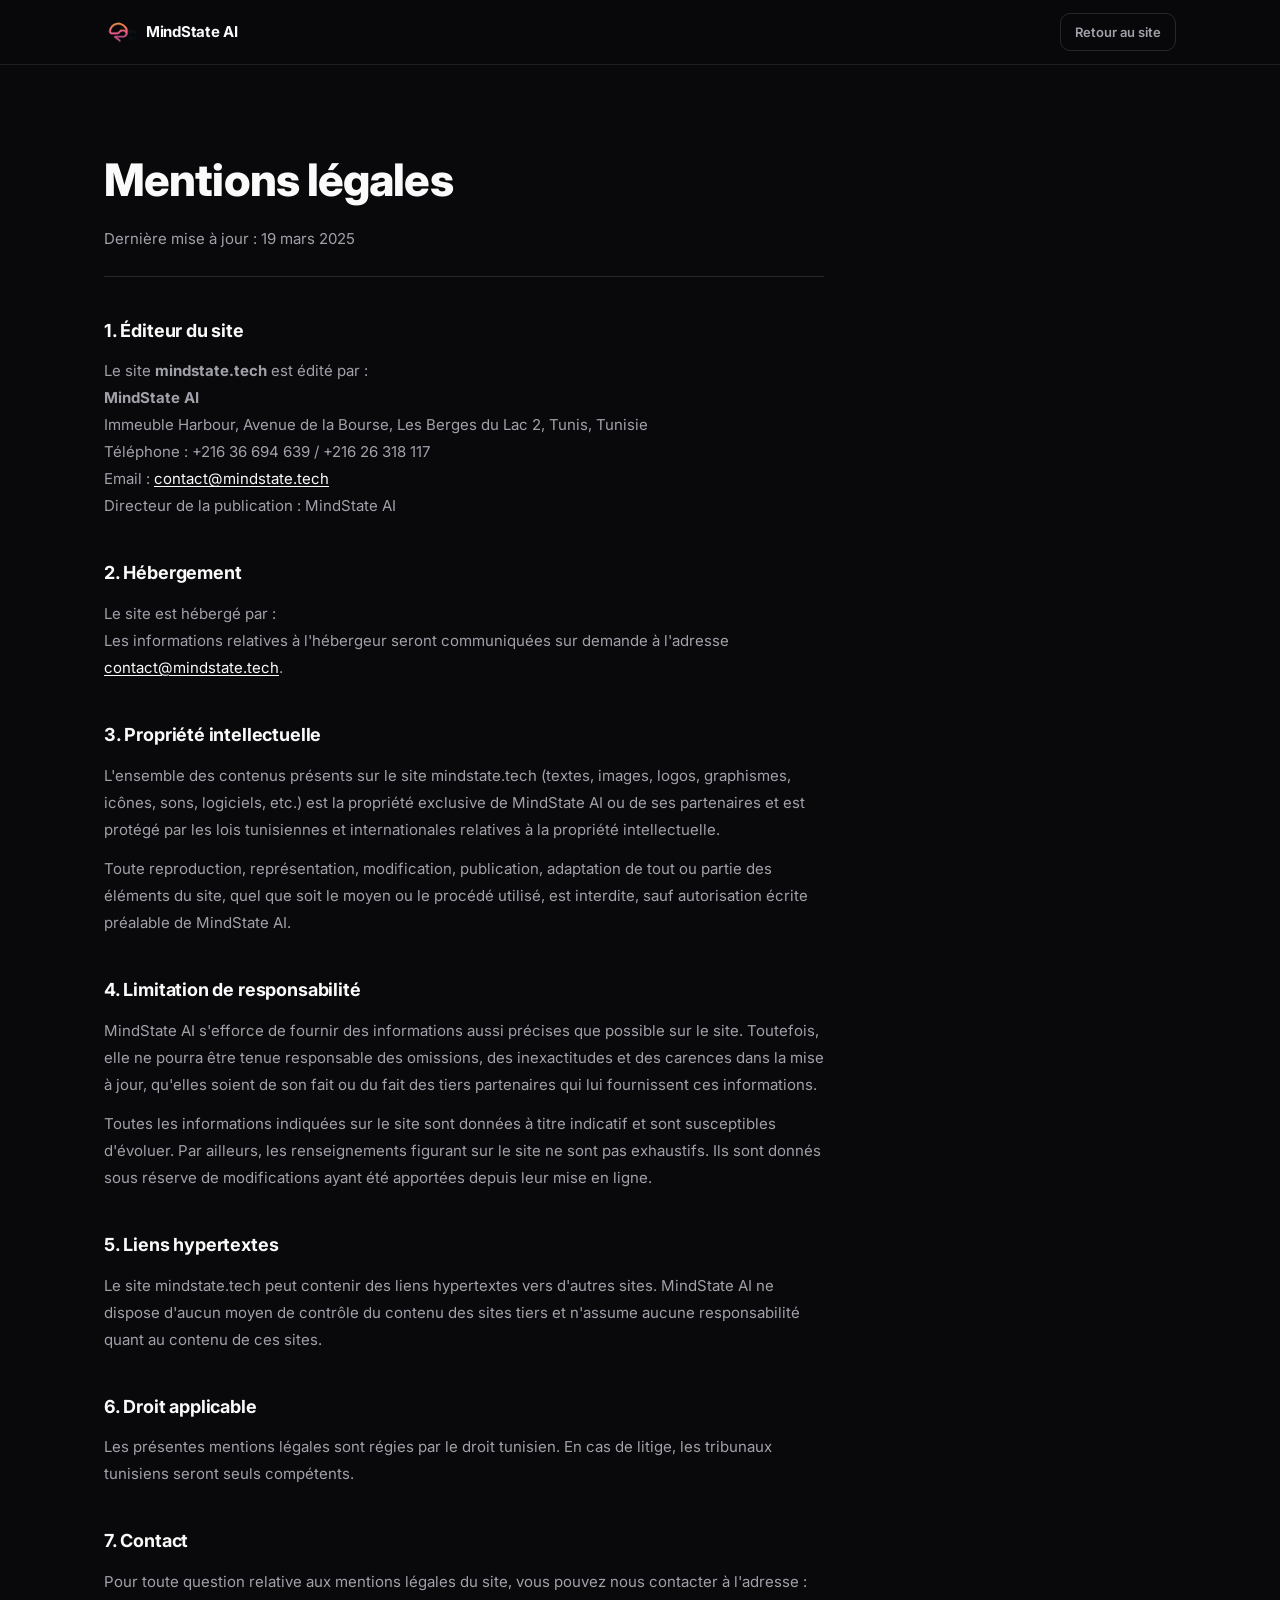
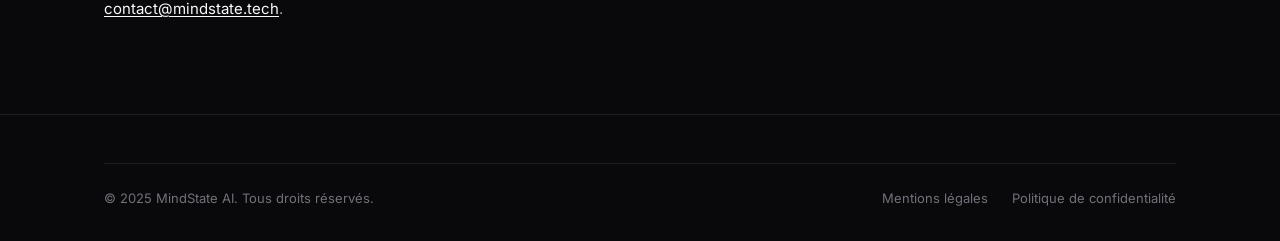
==== mentions-legales.html @ e4afe3e8 "Rebuild MindState AI site — dark minimal design, legal pages, Calendly integration Complete rebuild " ====
<!doctype html>
<html lang="fr" dir="ltr">
  <head>
    <meta charset="UTF-8" />
    <meta name="viewport" content="width=device-width, initial-scale=1.0" />
    <title>Mentions légales — MindState AI</title>
    <meta name="description" content="Mentions légales du site mindstate.tech — MindState AI" />
    <link rel="preconnect" href="https://fonts.googleapis.com" />
    <link rel="preconnect" href="https://fonts.gstatic.com" crossorigin />
    <link href="https://fonts.googleapis.com/css2?family=Inter:wght@400;500;600;700;800&display=swap" rel="stylesheet" />
    <link rel="stylesheet" href="style.css" />
    <link rel="icon" type="image/svg+xml" href="icon-2.svg" />
  </head>

  <body>
    <header class="nav">
      <div class="container">
        <div class="nav-inner">
          <a class="brand" href="index.html">
            <img src="logo.png" alt="MindState AI" />
            <span class="brand-name">MindState AI</span>
          </a>
          <div class="nav-cta">
            <a href="index.html" class="btn btn-ghost btn-sm">Retour au site</a>
          </div>
        </div>
      </div>
    </header>

    <main>
      <section class="legal-page">
        <div class="container">
          <div class="legal-content">
            <h1>Mentions légales</h1>
            <p class="legal-updated">Dernière mise à jour : 19 mars 2025</p>

            <h2>1. Éditeur du site</h2>
            <p>
              Le site <strong>mindstate.tech</strong> est édité par :<br />
              <strong>MindState AI</strong><br />
              Immeuble Harbour, Avenue de la Bourse, Les Berges du Lac 2, Tunis, Tunisie<br />
              Téléphone : +216 36 694 639 / +216 26 318 117<br />
              Email : <a href="mailto:contact@mindstate.tech">contact@mindstate.tech</a><br />
              Directeur de la publication : MindState AI
            </p>

            <h2>2. Hébergement</h2>
            <p>
              Le site est hébergé par :<br />
              Les informations relatives à l'hébergeur seront communiquées sur demande
              à l'adresse <a href="mailto:contact@mindstate.tech">contact@mindstate.tech</a>.
            </p>

            <h2>3. Propriété intellectuelle</h2>
            <p>
              L'ensemble des contenus présents sur le site mindstate.tech (textes, images,
              logos, graphismes, icônes, sons, logiciels, etc.) est la propriété exclusive
              de MindState AI ou de ses partenaires et est protégé par les lois tunisiennes
              et internationales relatives à la propriété intellectuelle.
            </p>
            <p>
              Toute reproduction, représentation, modification, publication, adaptation
              de tout ou partie des éléments du site, quel que soit le moyen ou le procédé
              utilisé, est interdite, sauf autorisation écrite préalable de MindState AI.
            </p>

            <h2>4. Limitation de responsabilité</h2>
            <p>
              MindState AI s'efforce de fournir des informations aussi précises que possible
              sur le site. Toutefois, elle ne pourra être tenue responsable des omissions,
              des inexactitudes et des carences dans la mise à jour, qu'elles soient de son
              fait ou du fait des tiers partenaires qui lui fournissent ces informations.
            </p>
            <p>
              Toutes les informations indiquées sur le site sont données à titre indicatif
              et sont susceptibles d'évoluer. Par ailleurs, les renseignements figurant sur
              le site ne sont pas exhaustifs. Ils sont donnés sous réserve de modifications
              ayant été apportées depuis leur mise en ligne.
            </p>

            <h2>5. Liens hypertextes</h2>
            <p>
              Le site mindstate.tech peut contenir des liens hypertextes vers d'autres sites.
              MindState AI ne dispose d'aucun moyen de contrôle du contenu des sites tiers
              et n'assume aucune responsabilité quant au contenu de ces sites.
            </p>

            <h2>6. Droit applicable</h2>
            <p>
              Les présentes mentions légales sont régies par le droit tunisien. En cas de
              litige, les tribunaux tunisiens seront seuls compétents.
            </p>

            <h2>7. Contact</h2>
            <p>
              Pour toute question relative aux mentions légales du site, vous pouvez nous
              contacter à l'adresse : <a href="mailto:contact@mindstate.tech">contact@mindstate.tech</a>.
            </p>
          </div>
        </div>
      </section>
    </main>

    <footer>
      <div class="container">
        <div class="footer-bottom">
          <span>&copy; 2025 MindState AI. Tous droits réservés.</span>
          <div class="footer-bottom-links">
            <a href="mentions-legales.html">Mentions légales</a>
            <a href="politique-confidentialite.html">Politique de confidentialité</a>
          </div>
        </div>
      </div>
    </footer>
  </body>
</html>
---- style.css ----
/* ===== RESET & TOKENS ===== */
:root {
  --bg: #09090b;
  --bg-elevated: #111113;
  --bg-surface: #18181b;
  --bg-subtle: #1e1e22;
  --border: #27272a;
  --border-subtle: #1e1e22;
  --text: #fafafa;
  --text-secondary: #a1a1aa;
  --text-muted: #71717a;
  --accent: #e4e4e7;
  --accent-dim: rgba(228, 228, 231, 0.06);
  --blue: #3b82f6;
  --blue-dim: rgba(59, 130, 246, 0.1);
  --max-w: 1120px;
  --font: "Inter", system-ui, -apple-system, sans-serif;
  --radius: 12px;
  --radius-lg: 16px;
  --transition: 0.2s ease;
}

*, *::before, *::after { box-sizing: border-box; margin: 0; padding: 0; }

html {
  scroll-behavior: smooth;
  scroll-padding-top: 80px;
  -webkit-font-smoothing: antialiased;
  -moz-osx-font-smoothing: grayscale;
}

body {
  font-family: var(--font);
  background: var(--bg);
  color: var(--text);
  line-height: 1.6;
  overflow-x: hidden;
}

a { color: inherit; text-decoration: none; }
img { max-width: 100%; display: block; }
ul { list-style: none; }

.container {
  max-width: var(--max-w);
  margin: 0 auto;
  padding: 0 24px;
}

/* ===== NAV ===== */
.nav {
  position: sticky;
  top: 0;
  z-index: 100;
  background: rgba(9, 9, 11, 0.8);
  backdrop-filter: blur(16px) saturate(180%);
  border-bottom: 1px solid var(--border-subtle);
}

.nav-inner {
  height: 64px;
  display: flex;
  align-items: center;
  justify-content: space-between;
  gap: 32px;
}

.brand {
  display: flex;
  align-items: center;
  gap: 10px;
  text-decoration: none;
  flex-shrink: 0;
}

.brand img {
  width: 32px;
  height: 32px;
  border-radius: 8px;
  object-fit: cover;
}

.brand-name {
  font-weight: 700;
  font-size: 15px;
  letter-spacing: -0.3px;
}

.nav-links {
  display: flex;
  gap: 8px;
  align-items: center;
}

.nav-links a {
  padding: 6px 12px;
  font-size: 14px;
  font-weight: 500;
  color: var(--text-secondary);
  border-radius: 8px;
  transition: var(--transition);
}

.nav-links a:hover {
  color: var(--text);
  background: var(--accent-dim);
}

.nav-cta {
  display: flex;
  gap: 8px;
  align-items: center;
  flex-shrink: 0;
}

/* Buttons */
.btn {
  display: inline-flex;
  align-items: center;
  justify-content: center;
  gap: 8px;
  border: none;
  cursor: pointer;
  font-family: var(--font);
  font-weight: 600;
  font-size: 14px;
  padding: 10px 18px;
  border-radius: 10px;
  transition: var(--transition);
  white-space: nowrap;
  text-decoration: none;
}

.btn-primary {
  background: var(--text);
  color: var(--bg);
}

.btn-primary:hover {
  opacity: 0.9;
  transform: translateY(-1px);
}

.btn-ghost {
  background: transparent;
  color: var(--text-secondary);
  border: 1px solid var(--border);
}

.btn-ghost:hover {
  color: var(--text);
  border-color: var(--text-muted);
  background: var(--accent-dim);
}

.btn-sm {
  padding: 8px 14px;
  font-size: 13px;
}

.btn-lg {
  padding: 14px 28px;
  font-size: 15px;
}

/* Burger */
.burger {
  display: none;
  width: 40px;
  height: 40px;
  border-radius: 8px;
  background: transparent;
  border: 1px solid var(--border);
  cursor: pointer;
  position: relative;
  padding: 0;
  color: transparent;
  font-size: 0;
}

.burger::before,
.burger::after,
.burger span {
  content: "";
  display: block;
  width: 18px;
  height: 1.5px;
  background: var(--text-secondary);
  border-radius: 1px;
  position: absolute;
  left: 50%;
  transform: translateX(-50%);
  transition: all 0.3s ease;
}

.burger::before { top: 13px; }
.burger span { top: 50%; transform: translate(-50%, -50%); }
.burger::after { bottom: 13px; }

.burger.active::before {
  top: 50%;
  transform: translate(-50%, -50%) rotate(45deg);
}
.burger.active::after {
  bottom: auto;
  top: 50%;
  transform: translate(-50%, -50%) rotate(-45deg);
}
.burger.active span {
  opacity: 0;
  transform: translate(-50%, -50%) scaleX(0);
}

/* Mobile Menu */
.mobile-menu {
  display: none;
  position: fixed;
  top: 64px;
  left: 0;
  right: 0;
  background: rgba(9, 9, 11, 0.96);
  backdrop-filter: blur(20px);
  border-bottom: 1px solid var(--border-subtle);
  padding: 16px 24px;
  z-index: 99;
  transform: translateY(-100%);
  opacity: 0;
  visibility: hidden;
  pointer-events: none;
  transition: transform 0.3s ease, opacity 0.3s ease, visibility 0.3s ease;
  max-height: calc(100vh - 64px);
  overflow-y: auto;
}

.mobile-menu.open {
  transform: translateY(0);
  opacity: 1;
  visibility: visible;
  pointer-events: auto;
}

.mobile-menu .nav-links {
  flex-direction: column;
  gap: 0;
  width: 100%;
}

.mobile-menu .nav-links a {
  display: block;
  padding: 14px 8px;
  font-size: 16px;
  border-bottom: 1px solid var(--border-subtle);
}

.mobile-menu .mobile-cta {
  display: flex;
  flex-direction: column;
  gap: 8px;
  margin-top: 16px;
  padding-top: 16px;
  border-top: 1px solid var(--border);
}

.mobile-menu .mobile-cta .btn {
  width: 100%;
}

/* ===== HERO ===== */
.hero {
  padding: 100px 0 80px;
  position: relative;
}

.hero-content {
  max-width: 720px;
}

.badge {
  display: inline-flex;
  align-items: center;
  gap: 8px;
  padding: 6px 14px;
  border-radius: 100px;
  background: var(--accent-dim);
  border: 1px solid var(--border);
  color: var(--text-secondary);
  font-weight: 600;
  font-size: 13px;
  margin-bottom: 24px;
}

.badge-dot {
  width: 6px;
  height: 6px;
  border-radius: 50%;
  background: #22c55e;
}

.hero h1 {
  font-size: clamp(2.5rem, 5.5vw, 4rem);
  font-weight: 800;
  line-height: 1.08;
  letter-spacing: -0.03em;
  color: var(--text);
}

.hero h1 .gradient {
  background: linear-gradient(135deg, var(--text) 0%, var(--text-muted) 100%);
  -webkit-background-clip: text;
  -webkit-text-fill-color: transparent;
  background-clip: text;
}

.typewriter-cursor {
  display: inline-block;
  color: var(--text-muted);
  font-weight: 300;
  animation: blink 0.8s step-end infinite;
  margin-left: 2px;
}

@keyframes blink {
  0%, 100% { opacity: 1; }
  50% { opacity: 0; }
}

.hero p {
  margin-top: 20px;
  font-size: 17px;
  line-height: 1.7;
  color: var(--text-secondary);
  max-width: 560px;
}

.hero-actions {
  margin-top: 32px;
  display: flex;
  gap: 12px;
  flex-wrap: wrap;
}

.hero-metrics {
  margin-top: 64px;
  display: grid;
  grid-template-columns: repeat(3, 1fr);
  gap: 1px;
  background: var(--border-subtle);
  border: 1px solid var(--border-subtle);
  border-radius: var(--radius);
  overflow: hidden;
  max-width: 580px;
}

.metric {
  background: var(--bg);
  padding: 24px;
}

.metric strong {
  display: block;
  font-size: 28px;
  font-weight: 800;
  letter-spacing: -0.02em;
  line-height: 1;
}

.metric span {
  display: block;
  margin-top: 6px;
  font-size: 13px;
  color: var(--text-muted);
  font-weight: 500;
}

/* ===== SECTIONS ===== */
section {
  padding: 80px 0;
}

.section-label {
  display: inline-flex;
  align-items: center;
  gap: 8px;
  font-size: 13px;
  font-weight: 700;
  letter-spacing: 0.05em;
  text-transform: uppercase;
  color: var(--text-muted);
  margin-bottom: 16px;
}

.section-label::before {
  content: "";
  width: 12px;
  height: 1px;
  background: var(--text-muted);
}

.section-head {
  margin-bottom: 48px;
}

.section-head h2 {
  font-size: clamp(1.8rem, 3.5vw, 2.8rem);
  font-weight: 800;
  line-height: 1.12;
  letter-spacing: -0.02em;
}

.section-head p {
  margin-top: 16px;
  max-width: 600px;
  color: var(--text-secondary);
  font-size: 16px;
  line-height: 1.7;
}

.section-head--center {
  text-align: center;
}

.section-head--center p {
  margin-left: auto;
  margin-right: auto;
}

.section-divider {
  border: none;
  border-top: 1px solid var(--border-subtle);
}

/* ===== SERVICES GRID ===== */
.services-grid {
  display: grid;
  grid-template-columns: repeat(2, 1fr);
  gap: 1px;
  background: var(--border-subtle);
  border: 1px solid var(--border);
  border-radius: var(--radius-lg);
  overflow: hidden;
}

.service-card {
  background: var(--bg);
  padding: 40px;
  transition: background var(--transition);
}

.service-card:hover {
  background: var(--bg-elevated);
}

.service-icon {
  width: 40px;
  height: 40px;
  border-radius: 10px;
  background: var(--accent-dim);
  border: 1px solid var(--border);
  display: flex;
  align-items: center;
  justify-content: center;
  font-size: 18px;
  margin-bottom: 20px;
}

.service-card h3 {
  font-size: 17px;
  font-weight: 700;
  margin-bottom: 8px;
  letter-spacing: -0.01em;
}

.service-card p {
  color: var(--text-secondary);
  font-size: 14px;
  line-height: 1.7;
}

/* ===== DIFFERENTIATORS ===== */
.diff-grid {
  display: grid;
  grid-template-columns: repeat(3, 1fr);
  gap: 24px;
}

.diff-card {
  padding: 32px 0;
  border-top: 1px solid var(--border);
}

.diff-card h3 {
  font-size: 16px;
  font-weight: 700;
  margin-bottom: 10px;
  letter-spacing: -0.01em;
}

.diff-card p {
  color: var(--text-secondary);
  font-size: 14px;
  line-height: 1.7;
}

.diff-tag {
  display: inline-flex;
  padding: 4px 10px;
  border-radius: 6px;
  background: var(--accent-dim);
  border: 1px solid var(--border);
  font-size: 12px;
  font-weight: 600;
  color: var(--text-muted);
  margin-top: 16px;
}

/* ===== PRODUCT: INTELLIGO ===== */
.product-header {
  display: flex;
  align-items: flex-end;
  justify-content: space-between;
  gap: 24px;
  margin-bottom: 40px;
  flex-wrap: wrap;
}

.product-header .section-head {
  margin-bottom: 0;
}

.agents-toolbar {
  display: flex;
  gap: 8px;
  flex-wrap: wrap;
  margin-bottom: 24px;
}

.chip {
  padding: 6px 14px;
  border-radius: 100px;
  background: transparent;
  border: 1px solid var(--border);
  color: var(--text-muted);
  font-weight: 600;
  font-size: 13px;
  cursor: pointer;
  transition: var(--transition);
}

.chip:hover {
  color: var(--text-secondary);
  border-color: var(--text-muted);
}

.chip.active {
  background: var(--text);
  color: var(--bg);
  border-color: var(--text);
}

.agents-grid {
  display: grid;
  grid-template-columns: repeat(2, 1fr);
  gap: 16px;
}

.agent-card {
  background: var(--bg-elevated);
  border: 1px solid var(--border);
  border-radius: var(--radius-lg);
  padding: 28px;
  transition: border-color var(--transition), box-shadow var(--transition);
}

.agent-card:hover {
  border-color: var(--text-muted);
  box-shadow: 0 0 0 1px var(--border);
}

.agent-top {
  display: flex;
  align-items: flex-start;
  justify-content: space-between;
  gap: 12px;
  margin-bottom: 14px;
}

.agent-badge {
  display: flex;
  align-items: center;
  gap: 12px;
}

.agent-ico {
  width: 40px;
  height: 40px;
  border-radius: 10px;
  background: var(--accent-dim);
  border: 1px solid var(--border);
  display: flex;
  align-items: center;
  justify-content: center;
  font-size: 18px;
  flex-shrink: 0;
}

.agent-info h3 {
  font-size: 15px;
  font-weight: 700;
  letter-spacing: -0.01em;
}

.agent-sub {
  font-size: 12px;
  color: var(--text-muted);
  font-weight: 500;
  margin-top: 2px;
}

.agent-desc {
  color: var(--text-secondary);
  font-size: 14px;
  line-height: 1.7;
  margin-bottom: 16px;
}

.agent-features {
  display: flex;
  flex-direction: column;
  gap: 8px;
  margin-bottom: 20px;
}

.agent-feature {
  display: flex;
  align-items: flex-start;
  gap: 8px;
  font-size: 13px;
  color: var(--text-secondary);
}

.agent-feature .check {
  color: var(--text-muted);
  flex-shrink: 0;
  margin-top: 2px;
}

.agent-actions {
  display: flex;
  gap: 8px;
}

/* ===== SOVEREIGNTY / TRUST ===== */
.trust-grid {
  display: grid;
  grid-template-columns: 1fr 1fr;
  gap: 48px;
  align-items: center;
}

.trust-content h3 {
  font-size: clamp(1.4rem, 2.5vw, 2rem);
  font-weight: 800;
  line-height: 1.15;
  letter-spacing: -0.02em;
  margin-bottom: 16px;
}

.trust-content p {
  color: var(--text-secondary);
  font-size: 15px;
  line-height: 1.7;
  margin-bottom: 24px;
}

.trust-list {
  display: flex;
  flex-direction: column;
  gap: 12px;
}

.trust-item {
  display: flex;
  align-items: flex-start;
  gap: 12px;
  padding: 16px;
  background: var(--bg-elevated);
  border: 1px solid var(--border);
  border-radius: var(--radius);
}

.trust-item-icon {
  width: 32px;
  height: 32px;
  border-radius: 8px;
  background: var(--accent-dim);
  border: 1px solid var(--border);
  display: flex;
  align-items: center;
  justify-content: center;
  flex-shrink: 0;
  font-size: 14px;
}

.trust-item strong {
  display: block;
  font-size: 14px;
  font-weight: 700;
  margin-bottom: 2px;
}

.trust-item span {
  font-size: 13px;
  color: var(--text-muted);
  line-height: 1.5;
}

.trust-visual {
  background: var(--bg-elevated);
  border: 1px solid var(--border);
  border-radius: var(--radius-lg);
  padding: 48px;
  display: flex;
  flex-direction: column;
  align-items: center;
  justify-content: center;
  gap: 24px;
  min-height: 400px;
}

.trust-visual .llm-logos {
  display: flex;
  gap: 16px;
  flex-wrap: wrap;
  justify-content: center;
}

.llm-badge {
  display: inline-flex;
  align-items: center;
  gap: 6px;
  padding: 8px 16px;
  border-radius: 100px;
  background: var(--bg);
  border: 1px solid var(--border);
  font-size: 13px;
  font-weight: 600;
  color: var(--text-secondary);
}

.trust-visual p {
  color: var(--text-muted);
  font-size: 14px;
  text-align: center;
  max-width: 300px;
}

/* ===== PROCESS ===== */
.process-grid {
  display: grid;
  grid-template-columns: repeat(4, 1fr);
  gap: 1px;
  background: var(--border-subtle);
  border: 1px solid var(--border);
  border-radius: var(--radius-lg);
  overflow: hidden;
}

.process-step {
  background: var(--bg);
  padding: 32px 24px;
  position: relative;
}

.step-num {
  font-size: 48px;
  font-weight: 800;
  color: var(--border);
  line-height: 1;
  margin-bottom: 16px;
  letter-spacing: -0.04em;
}

.process-step h3 {
  font-size: 15px;
  font-weight: 700;
  margin-bottom: 8px;
}

.process-step p {
  font-size: 13px;
  color: var(--text-muted);
  line-height: 1.6;
}

/* ===== CTA ===== */
.cta {
  padding: 80px 0;
}

.cta-box {
  background: var(--bg-elevated);
  border: 1px solid var(--border);
  border-radius: var(--radius-lg);
  padding: 64px 48px;
  text-align: center;
}

.cta-box h2 {
  font-size: clamp(1.8rem, 3.5vw, 2.8rem);
  font-weight: 800;
  line-height: 1.12;
  letter-spacing: -0.02em;
}

.cta-box p {
  margin: 16px auto 0;
  max-width: 520px;
  color: var(--text-secondary);
  font-size: 16px;
  line-height: 1.7;
}

.cta-actions {
  margin-top: 32px;
  display: flex;
  gap: 12px;
  justify-content: center;
  flex-wrap: wrap;
}

/* ===== CONTACT ===== */
.contact-grid {
  display: grid;
  grid-template-columns: 1fr 1fr;
  gap: 48px;
  align-items: start;
}

.contact-list {
  display: flex;
  flex-direction: column;
  gap: 24px;
}

.contact-item {
  display: flex;
  gap: 16px;
}

.contact-icon {
  width: 40px;
  height: 40px;
  border-radius: 10px;
  background: var(--accent-dim);
  border: 1px solid var(--border);
  display: flex;
  align-items: center;
  justify-content: center;
  flex-shrink: 0;
  font-size: 16px;
}

.contact-item strong {
  display: block;
  font-size: 15px;
  font-weight: 700;
  margin-bottom: 4px;
}

.contact-item p,
.contact-item a {
  color: var(--text-secondary);
  font-size: 14px;
  line-height: 1.6;
}

.contact-item a:hover {
  color: var(--text);
}

.contact-map {
  border-radius: var(--radius-lg);
  overflow: hidden;
  border: 1px solid var(--border);
  height: 360px;
}

.contact-map iframe {
  width: 100%;
  height: 100%;
}

/* ===== FOOTER ===== */
footer {
  border-top: 1px solid var(--border-subtle);
  padding: 48px 0 32px;
}

.footer-grid {
  display: grid;
  grid-template-columns: 1.5fr 1fr 1fr 1fr;
  gap: 48px;
  margin-bottom: 40px;
}

.footer-brand p {
  color: var(--text-muted);
  font-size: 14px;
  line-height: 1.7;
  margin-top: 12px;
  max-width: 280px;
}

.footer-col h4 {
  font-size: 13px;
  font-weight: 700;
  text-transform: uppercase;
  letter-spacing: 0.05em;
  color: var(--text-muted);
  margin-bottom: 16px;
}

.footer-links {
  display: flex;
  flex-direction: column;
  gap: 10px;
}

.footer-links a {
  color: var(--text-secondary);
  font-size: 14px;
  transition: var(--transition);
}

.footer-links a:hover {
  color: var(--text);
}

.footer-bottom {
  border-top: 1px solid var(--border-subtle);
  padding-top: 24px;
  display: flex;
  justify-content: space-between;
  align-items: center;
  color: var(--text-muted);
  font-size: 13px;
}

.footer-bottom-links {
  display: flex;
  gap: 24px;
}

.footer-bottom-links a {
  color: var(--text-muted);
  transition: var(--transition);
}

.footer-bottom-links a:hover {
  color: var(--text-secondary);
}

/* ===== RESPONSIVE ===== */
@media (max-width: 1024px) {
  .services-grid {
    grid-template-columns: 1fr;
  }
  .diff-grid {
    grid-template-columns: repeat(2, 1fr);
  }
  .trust-grid {
    grid-template-columns: 1fr;
    gap: 32px;
  }
  .trust-visual {
    min-height: 280px;
  }
  .process-grid {
    grid-template-columns: repeat(2, 1fr);
  }
  .footer-grid {
    grid-template-columns: 1fr 1fr;
    gap: 32px;
  }
}

@media (max-width: 768px) {
  .container {
    padding: 0 16px;
  }

  .nav-inner > nav {
    display: none;
  }
  .nav-cta .btn-ghost,
  .nav-cta .btn-primary {
    display: none;
  }
  .burger {
    display: inline-flex;
  }
  .mobile-menu {
    display: block;
  }

  .hero {
    padding: 64px 0 48px;
  }
  .hero h1 {
    font-size: clamp(2rem, 7vw, 2.8rem);
  }
  .hero-metrics {
    grid-template-columns: 1fr;
  }
  .hero-actions {
    flex-direction: column;
  }
  .hero-actions .btn {
    width: 100%;
  }

  section {
    padding: 48px 0;
  }

  .diff-grid {
    grid-template-columns: 1fr;
  }

  .agents-grid {
    grid-template-columns: 1fr;
  }

  .process-grid {
    grid-template-columns: 1fr;
  }

  .contact-grid {
    grid-template-columns: 1fr;
  }

  .cta-box {
    padding: 40px 24px;
  }

  .footer-grid {
    grid-template-columns: 1fr;
    gap: 24px;
  }

  .footer-bottom {
    flex-direction: column;
    gap: 12px;
    text-align: center;
  }

  .product-header {
    flex-direction: column;
    align-items: flex-start;
  }
}

@media (max-width: 480px) {
  .hero h1 {
    font-size: 1.75rem;
  }
  .agent-card {
    padding: 20px;
  }
  .agents-toolbar {
    overflow-x: auto;
    flex-wrap: nowrap;
    padding-bottom: 8px;
  }
  .chip {
    flex-shrink: 0;
  }
}

/* ===== LEGAL PAGES ===== */
.legal-page {
  padding: 80px 0;
}

.legal-content {
  max-width: 720px;
}

.legal-content h1 {
  font-size: clamp(2rem, 4vw, 2.8rem);
  font-weight: 800;
  letter-spacing: -0.02em;
  margin-bottom: 8px;
}

.legal-updated {
  color: var(--text-muted);
  font-size: 14px;
  margin-bottom: 48px;
  padding-bottom: 24px;
  border-bottom: 1px solid var(--border);
}

.legal-content h2 {
  font-size: 18px;
  font-weight: 700;
  margin-top: 40px;
  margin-bottom: 12px;
  letter-spacing: -0.01em;
}

.legal-content p {
  color: var(--text-secondary);
  font-size: 15px;
  line-height: 1.8;
  margin-bottom: 12px;
}

.legal-content a {
  color: var(--text);
  text-decoration: underline;
  text-underline-offset: 2px;
}

.legal-content a:hover {
  color: var(--text-secondary);
}

.legal-content ul {
  margin: 8px 0 16px 0;
  padding-left: 20px;
  list-style: disc;
}

.legal-content li {
  color: var(--text-secondary);
  font-size: 15px;
  line-height: 1.8;
  margin-bottom: 6px;
}

.legal-content li strong {
  color: var(--text);
}

/* ===== SCROLL REVEAL ===== */
.reveal {
  opacity: 0;
  transform: translateY(24px);
  transition: opacity 0.6s ease, transform 0.6s ease;
}

.reveal.revealed {
  opacity: 1;
  transform: translateY(0);
}

@media (prefers-reduced-motion: reduce) {
  .reveal {
    opacity: 1;
    transform: none;
    transition: none;
  }
}
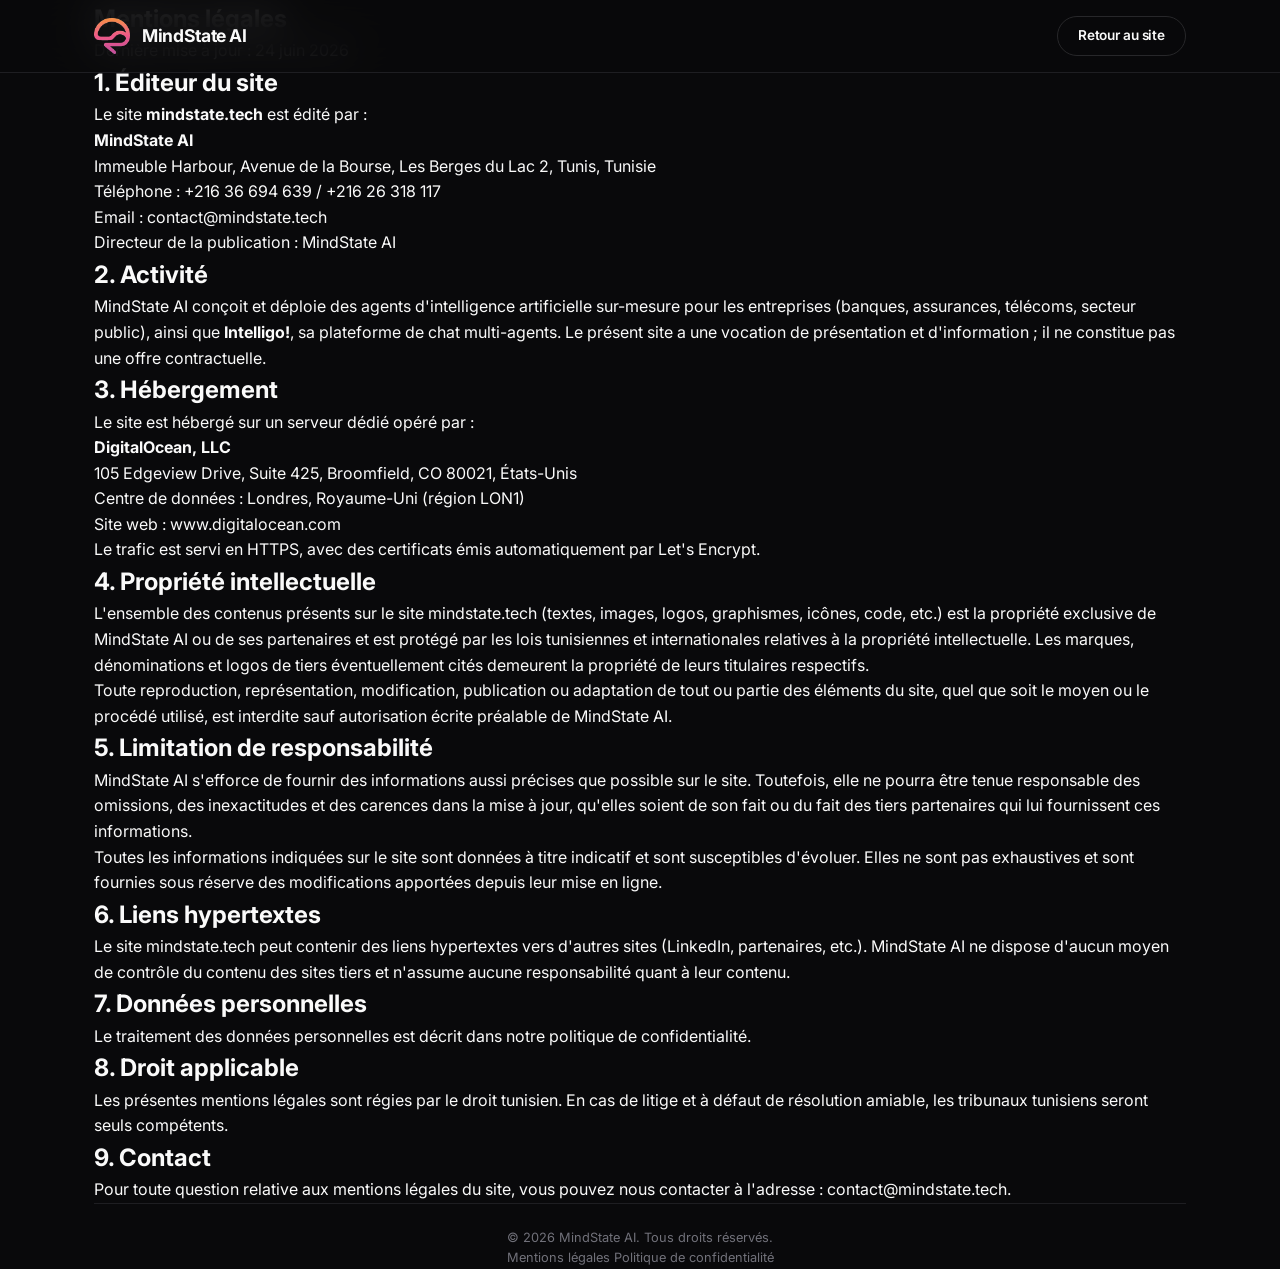
==== commit 4e932afa: "contenu: catalogue d'agents réel (Copilot Conformité, Code Builder, Slides, Fatoora), plateforme mul" ====
--- a/mentions-legales.html
+++ b/mentions-legales.html
@@ -32,7 +32,7 @@
         <div class="container">
           <div class="legal-content">
             <h1>Mentions légales</h1>
-            <p class="legal-updated">Dernière mise à jour : 19 mars 2025</p>
+            <p class="legal-updated">Dernière mise à jour : 24 juin 2026</p>
 
             <h2>1. Éditeur du site</h2>
             <p>
@@ -44,27 +44,44 @@
               Directeur de la publication : MindState AI
             </p>
 
-            <h2>2. Hébergement</h2>
+            <h2>2. Activité</h2>
             <p>
-              Le site est hébergé par :<br />
-              Les informations relatives à l'hébergeur seront communiquées sur demande
-              à l'adresse <a href="mailto:contact@mindstate.tech">contact@mindstate.tech</a>.
+              MindState AI conçoit et déploie des agents d'intelligence artificielle
+              sur-mesure pour les entreprises (banques, assurances, télécoms, secteur public),
+              ainsi que <strong>Intelligo!</strong>, sa plateforme de chat multi-agents.
+              Le présent site a une vocation de présentation et d'information ; il ne
+              constitue pas une offre contractuelle.
             </p>
 
-            <h2>3. Propriété intellectuelle</h2>
+            <h2>3. Hébergement</h2>
+            <p>
+              Le site est hébergé sur un serveur dédié opéré par :<br />
+              <strong>DigitalOcean, LLC</strong><br />
+              105 Edgeview Drive, Suite 425, Broomfield, CO 80021, États-Unis<br />
+              Centre de données : Londres, Royaume-Uni (région LON1)<br />
+              Site web : <a href="https://www.digitalocean.com" target="_blank" rel="noopener">www.digitalocean.com</a>
+            </p>
+            <p>
+              Le trafic est servi en HTTPS, avec des certificats émis automatiquement
+              par Let's Encrypt.
+            </p>
+
+            <h2>4. Propriété intellectuelle</h2>
             <p>
               L'ensemble des contenus présents sur le site mindstate.tech (textes, images,
-              logos, graphismes, icônes, sons, logiciels, etc.) est la propriété exclusive
-              de MindState AI ou de ses partenaires et est protégé par les lois tunisiennes
-              et internationales relatives à la propriété intellectuelle.
+              logos, graphismes, icônes, code, etc.) est la propriété exclusive de
+              MindState AI ou de ses partenaires et est protégé par les lois tunisiennes
+              et internationales relatives à la propriété intellectuelle. Les marques,
+              dénominations et logos de tiers éventuellement cités demeurent la propriété
+              de leurs titulaires respectifs.
             </p>
             <p>
-              Toute reproduction, représentation, modification, publication, adaptation
+              Toute reproduction, représentation, modification, publication ou adaptation
               de tout ou partie des éléments du site, quel que soit le moyen ou le procédé
-              utilisé, est interdite, sauf autorisation écrite préalable de MindState AI.
+              utilisé, est interdite sauf autorisation écrite préalable de MindState AI.
             </p>
 
-            <h2>4. Limitation de responsabilité</h2>
+            <h2>5. Limitation de responsabilité</h2>
             <p>
               MindState AI s'efforce de fournir des informations aussi précises que possible
               sur le site. Toutefois, elle ne pourra être tenue responsable des omissions,
@@ -73,25 +90,31 @@
             </p>
             <p>
               Toutes les informations indiquées sur le site sont données à titre indicatif
-              et sont susceptibles d'évoluer. Par ailleurs, les renseignements figurant sur
-              le site ne sont pas exhaustifs. Ils sont donnés sous réserve de modifications
-              ayant été apportées depuis leur mise en ligne.
+              et sont susceptibles d'évoluer. Elles ne sont pas exhaustives et sont fournies
+              sous réserve des modifications apportées depuis leur mise en ligne.
             </p>
 
-            <h2>5. Liens hypertextes</h2>
+            <h2>6. Liens hypertextes</h2>
             <p>
-              Le site mindstate.tech peut contenir des liens hypertextes vers d'autres sites.
-              MindState AI ne dispose d'aucun moyen de contrôle du contenu des sites tiers
-              et n'assume aucune responsabilité quant au contenu de ces sites.
+              Le site mindstate.tech peut contenir des liens hypertextes vers d'autres sites
+              (LinkedIn, partenaires, etc.). MindState AI ne dispose d'aucun moyen de contrôle
+              du contenu des sites tiers et n'assume aucune responsabilité quant à leur contenu.
             </p>
 
-            <h2>6. Droit applicable</h2>
+            <h2>7. Données personnelles</h2>
+            <p>
+              Le traitement des données personnelles est décrit dans notre
+              <a href="politique-confidentialite.html">politique de confidentialité</a>.
+            </p>
+
+            <h2>8. Droit applicable</h2>
             <p>
               Les présentes mentions légales sont régies par le droit tunisien. En cas de
-              litige, les tribunaux tunisiens seront seuls compétents.
+              litige et à défaut de résolution amiable, les tribunaux tunisiens seront seuls
+              compétents.
             </p>
 
-            <h2>7. Contact</h2>
+            <h2>9. Contact</h2>
             <p>
               Pour toute question relative aux mentions légales du site, vous pouvez nous
               contacter à l'adresse : <a href="mailto:contact@mindstate.tech">contact@mindstate.tech</a>.
@@ -104,7 +127,7 @@
     <footer>
       <div class="container">
         <div class="footer-bottom">
-          <span>&copy; 2025 MindState AI. Tous droits réservés.</span>
+          <span>&copy; 2026 MindState AI. Tous droits réservés.</span>
           <div class="footer-bottom-links">
             <a href="mentions-legales.html">Mentions légales</a>
             <a href="politique-confidentialite.html">Politique de confidentialité</a>
--- a/style.css
+++ b/style.css
@@ -9,1156 +9,1414 @@
   --text: #fafafa;
   --text-secondary: #a1a1aa;
   --text-muted: #71717a;
-  --accent: #e4e4e7;
-  --accent-dim: rgba(228, 228, 231, 0.06);
-  --blue: #3b82f6;
-  --blue-dim: rgba(59, 130, 246, 0.1);
-  --max-w: 1120px;
+  --accent: #3b82f6;
+  --accent-hover: #2563eb;
+  --accent-dim: rgba(59, 130, 246, 0.1);
+  --accent-glow: rgba(59, 130, 246, 0.15);
+  --green: #22c55e;
+  --green-dim: rgba(34, 197, 94, 0.12);
+  --purple: #a855f7;
+  --purple-dim: rgba(168, 85, 247, 0.1);
+  --max-w: 1140px;
   --font: "Inter", system-ui, -apple-system, sans-serif;
   --radius: 12px;
   --radius-lg: 16px;
+  --radius-xl: 24px;
   --transition: 0.2s ease;
 }
 
-*, *::before, *::after { box-sizing: border-box; margin: 0; padding: 0; }
-
-html {
-  scroll-behavior: smooth;
-  scroll-padding-top: 80px;
-  -webkit-font-smoothing: antialiased;
-  -moz-osx-font-smoothing: grayscale;
-}
-
+[data-theme="light"] {
+  --bg: #ffffff;
+  --bg-elevated: #f9fafb;
+  --bg-surface: #f3f4f6;
+  --bg-subtle: #e5e7eb;
+  --border: #e5e7eb;
+  --border-subtle: #f3f4f6;
+  --text: #111827;
+  --text-secondary: #4b5563;
+  --text-muted: #9ca3af;
+  --accent: #2563eb;
+  --accent-hover: #1d4ed8;
+  --accent-dim: rgba(37, 99, 235, 0.08);
+  --accent-glow: rgba(37, 99, 235, 0.1);
+  --green-dim: rgba(34, 197, 94, 0.08);
+  --purple-dim: rgba(168, 85, 247, 0.06);
+}
+
+*, *::before, *::after { margin: 0; padding: 0; box-sizing: border-box; }
+html { scroll-behavior: smooth; -webkit-text-size-adjust: 100%; }
 body {
   font-family: var(--font);
   background: var(--bg);
   color: var(--text);
   line-height: 1.6;
+  -webkit-font-smoothing: antialiased;
+  -moz-osx-font-smoothing: grayscale;
   overflow-x: hidden;
 }
-
 a { color: inherit; text-decoration: none; }
+ul { list-style: none; }
 img { max-width: 100%; display: block; }
-ul { list-style: none; }
-
-.container {
-  max-width: var(--max-w);
-  margin: 0 auto;
-  padding: 0 24px;
+button { cursor: pointer; border: none; background: none; font: inherit; color: inherit; }
+
+.container { max-width: var(--max-w); margin: 0 auto; padding: 0 24px; }
+
+/* ===== BUTTONS ===== */
+.btn {
+  display: inline-flex;
+  align-items: center;
+  gap: 8px;
+  font-weight: 600;
+  border-radius: 50px;
+  transition: all var(--transition);
+  white-space: nowrap;
+  letter-spacing: -0.01em;
+}
+.btn-primary {
+  background: var(--accent);
+  color: #fff;
+  box-shadow: 0 0 0 0 var(--accent-glow);
+}
+.btn-primary:hover {
+  background: var(--accent-hover);
+  box-shadow: 0 0 30px 4px var(--accent-glow);
+  transform: translateY(-1px);
+}
+.btn-ghost {
+  border: 1px solid var(--border);
+  color: var(--text);
+  background: transparent;
+}
+.btn-ghost:hover { border-color: var(--text-muted); background: var(--bg-surface); }
+.btn-sm { padding: 8px 20px; font-size: 0.85rem; }
+.btn-lg { padding: 14px 32px; font-size: 1rem; }
+.btn-glow {
+  background: linear-gradient(135deg, #a855f7, #3b82f6);
+  color: #fff;
+  box-shadow: 0 0 20px rgba(168, 85, 247, 0.25);
+  border: none;
+}
+.btn-glow:hover {
+  background: linear-gradient(135deg, #9333ea, #2563eb);
+  box-shadow: 0 0 35px rgba(168, 85, 247, 0.4);
+  transform: translateY(-1px);
+}
+[data-theme="light"] .btn-glow {
+  box-shadow: 0 0 20px rgba(168, 85, 247, 0.15);
+}
+[data-theme="light"] .btn-glow:hover {
+  box-shadow: 0 0 35px rgba(168, 85, 247, 0.25);
 }
 
 /* ===== NAV ===== */
 .nav {
-  position: sticky;
+  position: fixed;
   top: 0;
-  z-index: 100;
+  left: 0;
+  right: 0;
+  z-index: 1000;
   background: rgba(9, 9, 11, 0.8);
-  backdrop-filter: blur(16px) saturate(180%);
+  backdrop-filter: blur(20px);
+  -webkit-backdrop-filter: blur(20px);
   border-bottom: 1px solid var(--border-subtle);
-}
-
+  transition: all 0.3s ease;
+}
+[data-theme="light"] .nav { background: rgba(255, 255, 255, 0.85); }
+.nav.scrolled { box-shadow: 0 4px 30px rgba(0,0,0,0.15); }
 .nav-inner {
-  height: 64px;
   display: flex;
   align-items: center;
   justify-content: space-between;
-  gap: 32px;
-}
+  height: 72px;
+}
+.nav.scrolled .nav-inner { height: 60px; }
 
 .brand {
   display: flex;
   align-items: center;
-  gap: 10px;
-  text-decoration: none;
-  flex-shrink: 0;
-}
-
-.brand img {
-  width: 32px;
-  height: 32px;
-  border-radius: 8px;
-  object-fit: cover;
-}
-
-.brand-name {
-  font-weight: 700;
-  font-size: 15px;
-  letter-spacing: -0.3px;
-}
-
-.nav-links {
-  display: flex;
-  gap: 8px;
-  align-items: center;
-}
-
+  gap: 12px;
+}
+.brand img { height: 36px; width: auto; }
+.brand-text { display: flex; flex-direction: column; }
+.brand-name { font-weight: 700; font-size: 1.1rem; letter-spacing: -0.02em; }
+.brand-slogan { font-size: 0.7rem; color: var(--text-muted); letter-spacing: 0.02em; }
+
+.nav-links { display: flex; gap: 32px; }
 .nav-links a {
-  padding: 6px 12px;
-  font-size: 14px;
+  font-size: 0.9rem;
   font-weight: 500;
   color: var(--text-secondary);
-  border-radius: 8px;
-  transition: var(--transition);
-}
-
-.nav-links a:hover {
-  color: var(--text);
-  background: var(--accent-dim);
-}
-
-.nav-cta {
-  display: flex;
-  gap: 8px;
-  align-items: center;
-  flex-shrink: 0;
-}
-
-/* Buttons */
-.btn {
-  display: inline-flex;
-  align-items: center;
-  justify-content: center;
-  gap: 8px;
-  border: none;
-  cursor: pointer;
-  font-family: var(--font);
-  font-weight: 600;
-  font-size: 14px;
-  padding: 10px 18px;
-  border-radius: 10px;
-  transition: var(--transition);
-  white-space: nowrap;
-  text-decoration: none;
-}
-
-.btn-primary {
+  position: relative;
+  transition: color var(--transition);
+}
+.nav-links a:hover { color: var(--text); }
+.nav-links a::after {
+  content: '';
+  position: absolute;
+  bottom: -4px;
+  left: 0;
+  width: 0;
+  height: 2px;
+  background: var(--accent);
+  border-radius: 2px;
+  transition: width 0.3s ease;
+}
+.nav-links a:hover::after { width: 100%; }
+
+.nav-cta { display: flex; align-items: center; gap: 12px; }
+.burger { display: none; width: 40px; height: 40px; position: relative; }
+.burger span,
+.burger span::before,
+.burger span::after {
+  position: absolute;
+  width: 20px;
+  height: 2px;
   background: var(--text);
-  color: var(--bg);
-}
-
-.btn-primary:hover {
-  opacity: 0.9;
-  transform: translateY(-1px);
-}
-
-.btn-ghost {
-  background: transparent;
-  color: var(--text-secondary);
-  border: 1px solid var(--border);
-}
-
-.btn-ghost:hover {
-  color: var(--text);
-  border-color: var(--text-muted);
-  background: var(--accent-dim);
-}
-
-.btn-sm {
-  padding: 8px 14px;
-  font-size: 13px;
-}
-
-.btn-lg {
-  padding: 14px 28px;
-  font-size: 15px;
-}
-
-/* Burger */
-.burger {
-  display: none;
-  width: 40px;
-  height: 40px;
-  border-radius: 8px;
-  background: transparent;
-  border: 1px solid var(--border);
-  cursor: pointer;
-  position: relative;
-  padding: 0;
-  color: transparent;
-  font-size: 0;
-}
-
-.burger::before,
-.burger::after,
-.burger span {
-  content: "";
-  display: block;
-  width: 18px;
-  height: 1.5px;
-  background: var(--text-secondary);
-  border-radius: 1px;
-  position: absolute;
+  border-radius: 2px;
+  transition: all 0.3s ease;
   left: 50%;
   transform: translateX(-50%);
-  transition: all 0.3s ease;
-}
-
-.burger::before { top: 13px; }
-.burger span { top: 50%; transform: translate(-50%, -50%); }
-.burger::after { bottom: 13px; }
-
-.burger.active::before {
-  top: 50%;
-  transform: translate(-50%, -50%) rotate(45deg);
-}
-.burger.active::after {
-  bottom: auto;
-  top: 50%;
-  transform: translate(-50%, -50%) rotate(-45deg);
-}
-.burger.active span {
-  opacity: 0;
-  transform: translate(-50%, -50%) scaleX(0);
-}
-
-/* Mobile Menu */
+}
+.burger span { top: 50%; }
+.burger span::before { content: ''; top: -6px; }
+.burger span::after { content: ''; top: 6px; }
+.burger[aria-expanded="true"] span { background: transparent; }
+.burger[aria-expanded="true"] span::before { top: 0; transform: translateX(-50%) rotate(45deg); }
+.burger[aria-expanded="true"] span::after { top: 0; transform: translateX(-50%) rotate(-45deg); }
+
+/* Theme toggle */
+.theme-toggle {
+  width: 36px;
+  height: 36px;
+  display: flex;
+  align-items: center;
+  justify-content: center;
+  border-radius: 50%;
+  transition: background var(--transition);
+}
+.theme-toggle:hover { background: var(--bg-surface); }
+.icon-sun { display: none; }
+[data-theme="light"] .icon-sun { display: block; }
+[data-theme="light"] .icon-moon { display: none; }
+
+/* Mobile menu */
 .mobile-menu {
   display: none;
   position: fixed;
-  top: 64px;
+  top: 72px;
   left: 0;
   right: 0;
-  background: rgba(9, 9, 11, 0.96);
-  backdrop-filter: blur(20px);
-  border-bottom: 1px solid var(--border-subtle);
-  padding: 16px 24px;
-  z-index: 99;
-  transform: translateY(-100%);
-  opacity: 0;
-  visibility: hidden;
-  pointer-events: none;
-  transition: transform 0.3s ease, opacity 0.3s ease, visibility 0.3s ease;
-  max-height: calc(100vh - 64px);
-  overflow-y: auto;
-}
-
-.mobile-menu.open {
-  transform: translateY(0);
-  opacity: 1;
-  visibility: visible;
-  pointer-events: auto;
-}
-
-.mobile-menu .nav-links {
+  bottom: 0;
+  background: rgba(9, 9, 11, 0.98);
+  padding: 32px 24px;
   flex-direction: column;
-  gap: 0;
-  width: 100%;
-}
-
-.mobile-menu .nav-links a {
-  display: block;
-  padding: 14px 8px;
-  font-size: 16px;
-  border-bottom: 1px solid var(--border-subtle);
-}
-
-.mobile-menu .mobile-cta {
-  display: flex;
-  flex-direction: column;
-  gap: 8px;
-  margin-top: 16px;
-  padding-top: 16px;
-  border-top: 1px solid var(--border);
-}
-
-.mobile-menu .mobile-cta .btn {
-  width: 100%;
-}
+  gap: 32px;
+  z-index: 999;
+}
+[data-theme="light"] .mobile-menu { background: rgba(255, 255, 255, 0.98); }
+.mobile-menu.open { display: flex; }
+.mobile-menu .nav-links { flex-direction: column; gap: 24px; }
+.mobile-menu .nav-links a { font-size: 1.4rem; font-weight: 600; }
+.mobile-cta { display: flex; flex-direction: column; gap: 12px; }
 
 /* ===== HERO ===== */
 .hero {
-  padding: 100px 0 80px;
   position: relative;
-}
-
+  min-height: 100vh;
+  display: flex;
+  align-items: center;
+  padding-top: 72px;
+  overflow: hidden;
+}
+.hero-grid {
+  position: absolute;
+  inset: 0;
+  display: grid;
+  grid-template-columns: repeat(auto-fill, 60px);
+  grid-auto-rows: 60px;
+  opacity: 0.15;
+  pointer-events: none;
+}
+.grid-cell {
+  border: 1px solid var(--border-subtle);
+  transition: background 0.6s ease;
+}
+.grid-cell.flash {
+  background: var(--accent);
+  box-shadow: 0 0 20px var(--accent-glow);
+}
+[data-theme="light"] .grid-cell.flash {
+  background: var(--accent);
+  opacity: 0.3;
+}
 .hero-content {
-  max-width: 720px;
-}
-
+  position: relative;
+  z-index: 2;
+  max-width: 800px;
+  padding: 80px 0;
+}
 .badge {
   display: inline-flex;
   align-items: center;
   gap: 8px;
-  padding: 6px 14px;
-  border-radius: 100px;
+  padding: 6px 16px;
+  border-radius: 50px;
   background: var(--accent-dim);
   border: 1px solid var(--border);
-  color: var(--text-secondary);
+  font-size: 0.8rem;
+  font-weight: 500;
+  color: var(--text-secondary);
+  margin-bottom: 24px;
+}
+.badge-dot {
+  width: 8px;
+  height: 8px;
+  border-radius: 50%;
+  background: var(--green);
+  animation: pulse 2s infinite;
+}
+@keyframes pulse {
+  0%, 100% { opacity: 1; box-shadow: 0 0 0 0 rgba(34, 197, 94, 0.5); }
+  50% { opacity: 0.7; box-shadow: 0 0 0 8px rgba(34, 197, 94, 0); }
+}
+.hero h1 {
+  font-size: clamp(2.5rem, 6vw, 4.2rem);
+  font-weight: 800;
+  line-height: 1.1;
+  letter-spacing: -0.03em;
+  min-height: 2.2em;
+  background: linear-gradient(135deg, var(--text) 0%, var(--accent) 100%);
+  -webkit-background-clip: text;
+  -webkit-text-fill-color: transparent;
+  background-clip: text;
+}
+.typewriter-cursor {
+  -webkit-text-fill-color: var(--accent);
+  animation: blink 1s infinite;
+}
+@keyframes blink { 0%, 100% { opacity: 1; } 50% { opacity: 0; } }
+.hero-sub {
+  font-size: 1.2rem;
+  color: var(--text-secondary);
+  margin-top: 20px;
+  max-width: 600px;
+  line-height: 1.7;
+}
+.hero-actions {
+  display: flex;
+  gap: 16px;
+  margin-top: 40px;
+  flex-wrap: wrap;
+}
+
+/* ===== STATS ===== */
+.stats {
+  padding: 60px 0;
+  border-bottom: 1px solid var(--border-subtle);
+}
+.stats-grid {
+  display: grid;
+  grid-template-columns: repeat(4, 1fr);
+  gap: 32px;
+  text-align: center;
+}
+.stat-item { padding: 24px; }
+.stat-number {
+  font-size: 3rem;
+  font-weight: 800;
+  letter-spacing: -0.03em;
+  color: var(--accent);
+}
+.stat-suffix {
+  font-size: 2rem;
+  font-weight: 700;
+  color: var(--accent);
+}
+.stat-label {
+  display: block;
+  margin-top: 8px;
+  font-size: 0.9rem;
+  color: var(--text-muted);
+  font-weight: 500;
+}
+
+/* ===== SECTION COMMON ===== */
+.section-header {
+  text-align: center;
+  max-width: 640px;
+  margin: 0 auto 60px;
+}
+.section-tag {
+  display: inline-block;
+  padding: 4px 14px;
+  border-radius: 50px;
+  background: var(--accent-dim);
+  font-size: 0.8rem;
   font-weight: 600;
-  font-size: 13px;
-  margin-bottom: 24px;
-}
-
-.badge-dot {
+  color: var(--accent);
+  margin-bottom: 16px;
+  letter-spacing: 0.02em;
+}
+.section-header h2 {
+  font-size: clamp(1.8rem, 4vw, 2.8rem);
+  font-weight: 800;
+  letter-spacing: -0.03em;
+  line-height: 1.15;
+}
+.section-header p {
+  color: var(--text-secondary);
+  margin-top: 16px;
+  font-size: 1.05rem;
+  line-height: 1.7;
+}
+
+/* ===== SERVICES ===== */
+.services { padding: 100px 0; }
+.services-grid {
+  display: grid;
+  grid-template-columns: repeat(3, 1fr);
+  gap: 24px;
+}
+.service-card {
+  background: var(--bg-elevated);
+  border: 1px solid var(--border);
+  border-radius: var(--radius-lg);
+  padding: 32px 28px;
+  transition: all 0.3s ease;
+  position: relative;
+  overflow: hidden;
+}
+.service-card::before {
+  content: '';
+  position: absolute;
+  top: 0;
+  left: 0;
+  right: 0;
+  height: 3px;
+  background: linear-gradient(90deg, var(--accent), var(--purple));
+  opacity: 0;
+  transition: opacity 0.3s ease;
+}
+.service-card:hover::before { opacity: 1; }
+.service-card:hover {
+  border-color: var(--accent);
+  transform: translateY(-4px);
+  box-shadow: 0 20px 40px rgba(0, 0, 0, 0.15);
+}
+[data-theme="light"] .service-card { background: #fff; }
+[data-theme="light"] .service-card:hover { box-shadow: 0 20px 40px rgba(0, 0, 0, 0.08); }
+
+.service-icon {
+  width: 52px;
+  height: 52px;
+  display: flex;
+  align-items: center;
+  justify-content: center;
+  border-radius: var(--radius);
+  background: var(--accent-dim);
+  color: var(--accent);
+  margin-bottom: 20px;
+}
+.service-card h3 {
+  font-size: 1.15rem;
+  font-weight: 700;
+  margin-bottom: 12px;
+  letter-spacing: -0.01em;
+}
+.service-desc {
+  font-size: 0.88rem;
+  color: var(--text-secondary);
+  line-height: 1.65;
+}
+.icon-secure {
+  background: var(--green-dim);
+  color: var(--green);
+}
+.service-list {
+  display: flex;
+  flex-direction: column;
+  gap: 10px;
+}
+.service-list li {
+  font-size: 0.88rem;
+  color: var(--text-secondary);
+  padding-left: 16px;
+  position: relative;
+  line-height: 1.5;
+}
+.service-list li::before {
+  content: '';
+  position: absolute;
+  left: 0;
+  top: 8px;
   width: 6px;
   height: 6px;
   border-radius: 50%;
-  background: #22c55e;
-}
-
-.hero h1 {
-  font-size: clamp(2.5rem, 5.5vw, 4rem);
+  background: var(--accent);
+  opacity: 0.6;
+}
+
+/* ===== VALUES ===== */
+.values {
+  padding: 100px 0;
+  background: var(--bg-elevated);
+}
+[data-theme="light"] .values { background: var(--bg-surface); }
+.values-grid {
+  display: grid;
+  grid-template-columns: repeat(5, 1fr);
+  gap: 20px;
+}
+.value-card {
+  padding: 28px 24px;
+  border-radius: var(--radius-lg);
+  background: var(--bg-surface);
+  border: 1px solid var(--border-subtle);
+  transition: all 0.3s ease;
+}
+[data-theme="light"] .value-card { background: #fff; border-color: var(--border); }
+.value-card:hover {
+  border-color: var(--accent);
+  transform: translateY(-2px);
+}
+.value-number {
+  font-size: 2rem;
   font-weight: 800;
-  line-height: 1.08;
+  color: var(--accent);
+  opacity: 0.3;
+  margin-bottom: 12px;
+}
+.value-card h4 {
+  font-size: 1rem;
+  font-weight: 700;
+  margin-bottom: 8px;
+}
+.value-card p {
+  font-size: 0.85rem;
+  color: var(--text-secondary);
+  line-height: 1.6;
+}
+
+/* ===== SECTORS ===== */
+.sectors { padding: 100px 0; }
+.sectors-grid {
+  display: flex;
+  flex-wrap: wrap;
+  gap: 12px;
+  justify-content: center;
+  max-width: 800px;
+  margin: 0 auto;
+}
+.sector-chip {
+  display: inline-flex;
+  align-items: center;
+  gap: 10px;
+  padding: 14px 24px;
+  border-radius: 50px;
+  background: var(--bg-elevated);
+  border: 1px solid var(--border);
+  font-size: 0.9rem;
+  font-weight: 500;
+  color: var(--text-secondary);
+  transition: all 0.3s ease;
+}
+[data-theme="light"] .sector-chip { background: #fff; }
+.sector-chip:hover {
+  border-color: var(--accent);
+  color: var(--text);
+  transform: translateY(-2px);
+  box-shadow: 0 8px 24px rgba(0, 0, 0, 0.08);
+}
+.sector-chip svg { color: var(--accent); }
+
+/* ===== SOVEREIGNTY ===== */
+.sovereignty {
+  padding: 120px 0;
+  position: relative;
+  overflow: hidden;
+}
+.sovereignty::before {
+  content: '';
+  position: absolute;
+  top: 50%;
+  left: -200px;
+  width: 500px;
+  height: 500px;
+  background: radial-gradient(circle, var(--accent-glow) 0%, transparent 70%);
+  transform: translateY(-50%);
+  pointer-events: none;
+  opacity: 0.5;
+}
+.sov-layout {
+  display: grid;
+  grid-template-columns: 380px 1fr;
+  gap: 80px;
+  align-items: center;
+}
+.sov-visual {
+  position: relative;
+  display: flex;
+  align-items: center;
+  justify-content: center;
+  min-height: 380px;
+}
+.sov-shield {
+  position: relative;
+  display: flex;
+  align-items: center;
+  justify-content: center;
+}
+.sov-shield-ring {
+  position: absolute;
+  width: 220px;
+  height: 220px;
+  border-radius: 50%;
+  border: 1px solid var(--border);
+  animation: sovRotate 20s linear infinite;
+}
+.sov-shield-ring::before {
+  content: '';
+  position: absolute;
+  top: -4px;
+  left: 50%;
+  width: 8px;
+  height: 8px;
+  border-radius: 50%;
+  background: var(--accent);
+  box-shadow: 0 0 12px var(--accent);
+}
+.sov-shield-ring.ring-2 {
+  width: 300px;
+  height: 300px;
+  border-style: dashed;
+  opacity: 0.4;
+  animation-direction: reverse;
+  animation-duration: 30s;
+}
+.sov-shield-ring.ring-2::before { background: var(--green); box-shadow: 0 0 12px var(--green); }
+@keyframes sovRotate { to { transform: rotate(360deg); } }
+
+.sov-shield-core {
+  width: 100px;
+  height: 100px;
+  border-radius: 50%;
+  background: linear-gradient(135deg, var(--accent-dim), var(--green-dim));
+  border: 2px solid var(--accent);
+  display: flex;
+  align-items: center;
+  justify-content: center;
+  color: var(--accent);
+  box-shadow: 0 0 40px var(--accent-glow), inset 0 0 30px var(--accent-glow);
+  animation: corePulse 3s ease-in-out infinite;
+}
+@keyframes corePulse {
+  0%, 100% { box-shadow: 0 0 40px var(--accent-glow), inset 0 0 30px var(--accent-glow); }
+  50% { box-shadow: 0 0 60px var(--accent-glow), inset 0 0 40px var(--accent-glow); }
+}
+
+.sov-floating-tags { position: absolute; inset: 0; }
+.sov-tag {
+  position: absolute;
+  padding: 6px 14px;
+  border-radius: 50px;
+  font-size: 0.72rem;
+  font-weight: 600;
+  background: var(--bg-surface);
+  border: 1px solid var(--border);
+  color: var(--text-secondary);
+  white-space: nowrap;
+  animation: sovFloat 6s ease-in-out infinite;
+}
+[data-theme="light"] .sov-tag { background: #fff; }
+.tag-1 { top: 10%; left: 0; animation-delay: 0s; }
+.tag-2 { top: 5%; right: -10px; animation-delay: 1s; }
+.tag-3 { bottom: 25%; left: -15px; animation-delay: 2s; border-color: var(--accent); color: var(--accent); }
+.tag-4 { bottom: 10%; right: 0; animation-delay: 3s; }
+.tag-5 { top: 45%; right: -30px; animation-delay: 4s; }
+@keyframes sovFloat {
+  0%, 100% { transform: translateY(0); }
+  50% { transform: translateY(-10px); }
+}
+
+.sov-content .section-tag { margin-bottom: 16px; }
+.sov-content h2 {
+  font-size: clamp(1.6rem, 3.5vw, 2.4rem);
+  font-weight: 800;
   letter-spacing: -0.03em;
+  line-height: 1.2;
+  margin-bottom: 16px;
+}
+.sov-intro {
+  font-size: 1.02rem;
+  color: var(--text-secondary);
+  line-height: 1.7;
+  margin-bottom: 36px;
+  max-width: 560px;
+}
+
+.sov-features {
+  display: flex;
+  flex-direction: column;
+  gap: 20px;
+  margin-bottom: 36px;
+}
+.sov-feature {
+  display: flex;
+  gap: 16px;
+  align-items: flex-start;
+  padding: 20px 24px;
+  border-radius: var(--radius);
+  background: var(--bg-elevated);
+  border: 1px solid var(--border-subtle);
+  transition: all 0.3s ease;
+}
+[data-theme="light"] .sov-feature { background: var(--bg-surface); border-color: var(--border); }
+.sov-feature:hover {
+  border-color: var(--accent);
+  transform: translateX(4px);
+  box-shadow: -4px 0 0 0 var(--accent);
+}
+.sov-feature-icon {
+  width: 44px;
+  height: 44px;
+  display: flex;
+  align-items: center;
+  justify-content: center;
+  border-radius: 10px;
+  background: var(--accent-dim);
+  color: var(--accent);
+  flex-shrink: 0;
+}
+.sov-feature h4 {
+  font-size: 0.95rem;
+  font-weight: 700;
+  margin-bottom: 4px;
+}
+.sov-feature p {
+  font-size: 0.84rem;
+  color: var(--text-secondary);
+  line-height: 1.6;
+}
+.sov-cta { margin-top: 8px; }
+
+/* ===== TECHNOLOGIES ===== */
+.technologies {
+  padding: 100px 0;
+  background: var(--bg-elevated);
+}
+[data-theme="light"] .technologies { background: var(--bg-surface); }
+.tech-grid {
+  display: grid;
+  grid-template-columns: repeat(3, 1fr);
+  gap: 24px;
+}
+.tech-category {
+  background: var(--bg-surface);
+  border: 1px solid var(--border-subtle);
+  border-radius: var(--radius-lg);
+  padding: 28px;
+}
+[data-theme="light"] .tech-category { background: #fff; border-color: var(--border); }
+.tech-category h4 {
+  font-size: 0.85rem;
+  font-weight: 600;
+  color: var(--text-muted);
+  text-transform: uppercase;
+  letter-spacing: 0.06em;
+  margin-bottom: 18px;
+}
+.tech-items {
+  display: flex;
+  flex-wrap: wrap;
+  gap: 10px;
+}
+.tech-item {
+  display: inline-flex;
+  align-items: center;
+  gap: 8px;
+  padding: 8px 16px;
+  border-radius: 50px;
+  background: var(--bg-elevated);
+  border: 1px solid var(--border);
+  font-size: 0.82rem;
+  font-weight: 500;
+  transition: all 0.2s ease;
+}
+[data-theme="light"] .tech-item { background: var(--bg-surface); }
+.tech-item:hover {
+  border-color: var(--accent);
+  transform: translateY(-1px);
+}
+.tech-logo {
+  width: 22px;
+  height: 22px;
+  object-fit: contain;
+  flex-shrink: 0;
+  border-radius: 3px;
+}
+/* Invert dark logos for dark mode visibility */
+:root .tech-logo {
+  filter: brightness(0) invert(1);
+  opacity: 0.9;
+  transition: filter 0.2s ease, opacity 0.2s ease;
+}
+:root .tech-logo:hover {
+  filter: none;
+  opacity: 1;
+}
+[data-theme="light"] .tech-logo {
+  filter: none;
+  opacity: 1;
+}
+[data-theme="light"] .tech-logo:hover {
+  filter: none;
+  opacity: 0.8;
+}
+
+/* ===== DIAGNOSTIC ===== */
+.diagnostic { padding: 100px 0; }
+.diagnostic-wrapper {
+  background: var(--bg-elevated);
+  border: 1px solid var(--border);
+  border-radius: var(--radius-xl);
+  padding: 60px;
+  position: relative;
+  overflow: hidden;
+}
+.diagnostic-wrapper::before {
+  content: '';
+  position: absolute;
+  top: 0;
+  left: 0;
+  right: 0;
+  height: 4px;
+  background: linear-gradient(90deg, var(--accent), var(--purple), var(--green));
+}
+[data-theme="light"] .diagnostic-wrapper { background: #fff; }
+
+.diagnostic-header { text-align: center; max-width: 600px; margin: 0 auto 40px; }
+.diagnostic-badge {
+  display: inline-flex;
+  align-items: center;
+  gap: 8px;
+  padding: 6px 16px;
+  border-radius: 50px;
+  background: var(--purple-dim);
+  color: var(--purple);
+  font-size: 0.82rem;
+  font-weight: 600;
+  margin-bottom: 20px;
+}
+.diagnostic-header h2 {
+  font-size: clamp(1.5rem, 3vw, 2.2rem);
+  font-weight: 800;
+  letter-spacing: -0.03em;
+  line-height: 1.2;
+}
+.diagnostic-header p {
+  color: var(--text-secondary);
+  margin-top: 12px;
+  font-size: 1rem;
+}
+
+/* Stepper */
+.diagnostic-stepper { max-width: 400px; margin: 0 auto 40px; }
+.stepper-progress {
+  height: 3px;
+  background: var(--border);
+  border-radius: 3px;
+  margin-bottom: 12px;
+  overflow: hidden;
+}
+.stepper-bar {
+  height: 100%;
+  width: 0%;
+  background: linear-gradient(90deg, var(--accent), var(--purple));
+  border-radius: 3px;
+  transition: width 0.5s ease;
+}
+.stepper-labels { display: flex; justify-content: space-between; }
+.stepper-label {
+  font-size: 0.75rem;
+  font-weight: 600;
+  color: var(--text-muted);
+  transition: color 0.3s ease;
+}
+.stepper-label.active { color: var(--accent); }
+
+/* Steps */
+.diagnostic-step { display: none; }
+.diagnostic-step.active { display: block; animation: fadeUp 0.4s ease; }
+.diagnostic-step h3 {
+  font-size: 1.3rem;
+  font-weight: 700;
+  text-align: center;
+  margin-bottom: 8px;
+}
+.step-hint {
+  text-align: center;
+  color: var(--text-muted);
+  font-size: 0.88rem;
+  margin-bottom: 24px;
+}
+.diagnostic-options {
+  display: grid;
+  grid-template-columns: repeat(3, 1fr);
+  gap: 12px;
+  max-width: 700px;
+  margin: 24px auto 0;
+}
+.diagnostic-options.multi { grid-template-columns: repeat(3, 1fr); }
+
+.diag-option {
+  display: flex;
+  flex-direction: column;
+  align-items: center;
+  gap: 10px;
+  padding: 24px 16px;
+  border-radius: var(--radius);
+  background: var(--bg-surface);
+  border: 2px solid var(--border);
+  font-size: 0.88rem;
+  font-weight: 500;
+  text-align: center;
+  transition: all 0.2s ease;
+  color: var(--text-secondary);
+}
+[data-theme="light"] .diag-option { background: var(--bg-surface); }
+.diag-option:hover {
+  border-color: var(--accent);
   color: var(--text);
-}
-
-.hero h1 .gradient {
-  background: linear-gradient(135deg, var(--text) 0%, var(--text-muted) 100%);
+  background: var(--accent-dim);
+}
+.diag-option.selected {
+  border-color: var(--accent);
+  background: var(--accent-dim);
+  color: var(--text);
+  box-shadow: 0 0 0 3px var(--accent-glow);
+}
+.diag-option svg { color: var(--accent); flex-shrink: 0; }
+.diag-option div { display: flex; flex-direction: column; gap: 2px; }
+.diag-option strong { font-size: 0.92rem; }
+.diag-option small { font-size: 0.78rem; color: var(--text-muted); }
+
+.diagnostic-nav {
+  display: flex;
+  justify-content: center;
+  gap: 12px;
+  margin-top: 32px;
+}
+.diag-next:disabled { opacity: 0.4; pointer-events: none; }
+
+/* Result */
+.result-loading {
+  display: flex;
+  flex-direction: column;
+  align-items: center;
+  gap: 16px;
+  padding: 60px 0;
+}
+.loader {
+  width: 40px;
+  height: 40px;
+  border: 3px solid var(--border);
+  border-top-color: var(--accent);
+  border-radius: 50%;
+  animation: spin 0.8s linear infinite;
+}
+@keyframes spin { to { transform: rotate(360deg); } }
+.result-loading p { color: var(--text-muted); font-size: 0.95rem; }
+
+.result-content { animation: fadeUp 0.5s ease; }
+.result-icon {
+  display: flex;
+  justify-content: center;
+  color: var(--green);
+  margin-bottom: 16px;
+}
+.result-content h3 {
+  text-align: center;
+  font-size: 1.4rem;
+  font-weight: 700;
+  margin-bottom: 32px;
+}
+.result-cards {
+  display: flex;
+  flex-direction: column;
+  gap: 12px;
+  max-width: 560px;
+  margin: 0 auto;
+}
+.result-card {
+  display: flex;
+  align-items: flex-start;
+  gap: 16px;
+  padding: 20px 24px;
+  background: var(--bg-surface);
+  border: 1px solid var(--border);
+  border-radius: var(--radius);
+  animation: fadeUp 0.5s ease backwards;
+}
+[data-theme="light"] .result-card { background: var(--bg-surface); }
+.result-card-num {
+  width: 32px;
+  height: 32px;
+  display: flex;
+  align-items: center;
+  justify-content: center;
+  border-radius: 50%;
+  background: var(--accent);
+  color: #fff;
+  font-size: 0.82rem;
+  font-weight: 700;
+  flex-shrink: 0;
+}
+.result-card h4 {
+  font-size: 0.95rem;
+  font-weight: 700;
+  margin-bottom: 4px;
+}
+.result-card p {
+  font-size: 0.85rem;
+  color: var(--text-secondary);
+  line-height: 1.5;
+}
+.result-cta {
+  text-align: center;
+  margin-top: 40px;
+}
+.result-cta p {
+  color: var(--text-muted);
+  font-size: 0.95rem;
+  margin-bottom: 16px;
+}
+.result-cta .diag-restart { margin-top: 12px; }
+
+/* ===== INTELLIGO ===== */
+.intelligo { padding: 100px 0; }
+.agent-filters {
+  display: flex;
+  justify-content: center;
+  gap: 8px;
+  margin-bottom: 40px;
+  flex-wrap: wrap;
+}
+.filter-btn {
+  padding: 8px 20px;
+  border-radius: 50px;
+  font-size: 0.85rem;
+  font-weight: 500;
+  border: 1px solid var(--border);
+  color: var(--text-secondary);
+  transition: all var(--transition);
+}
+.filter-btn.active,
+.filter-btn:hover {
+  background: var(--accent);
+  border-color: var(--accent);
+  color: #fff;
+}
+.agents-grid {
+  display: grid;
+  grid-template-columns: repeat(4, 1fr);
+  gap: 16px;
+}
+.agent-card {
+  background: var(--bg-elevated);
+  border: 1px solid var(--border);
+  border-radius: var(--radius);
+  padding: 24px;
+  transition: all 0.3s ease;
+}
+[data-theme="light"] .agent-card { background: #fff; }
+.agent-card:hover {
+  border-color: var(--accent);
+  transform: translateY(-3px);
+  box-shadow: 0 12px 32px rgba(0, 0, 0, 0.1);
+}
+.agent-tag {
+  display: inline-block;
+  padding: 3px 10px;
+  border-radius: 50px;
+  font-size: 0.72rem;
+  font-weight: 600;
+  background: var(--accent-dim);
+  color: var(--accent);
+  margin-bottom: 12px;
+}
+.agent-card h4 {
+  font-size: 1.05rem;
+  font-weight: 700;
+  margin-bottom: 8px;
+}
+.agent-card p {
+  font-size: 0.85rem;
+  color: var(--text-secondary);
+  line-height: 1.5;
+}
+.intelligo-cta {
+  text-align: center;
+  margin-top: 40px;
+}
+
+/* ===== PRESENCE ===== */
+.presence {
+  padding: 100px 0;
+  background: var(--bg-elevated);
+}
+[data-theme="light"] .presence { background: var(--bg-surface); }
+.presence-grid {
+  display: grid;
+  grid-template-columns: repeat(4, 1fr);
+  gap: 24px;
+}
+.presence-region {
+  text-align: center;
+  padding: 32px 20px;
+  border-radius: var(--radius-lg);
+  background: var(--bg-surface);
+  border: 1px solid var(--border-subtle);
+  transition: all 0.3s ease;
+}
+[data-theme="light"] .presence-region { background: #fff; border-color: var(--border); }
+.presence-region:hover {
+  transform: translateY(-3px);
+  border-color: var(--accent);
+}
+.region-icon {
+  width: 56px;
+  height: 56px;
+  display: flex;
+  align-items: center;
+  justify-content: center;
+  border-radius: 50%;
+  background: var(--accent-dim);
+  color: var(--accent);
+  margin: 0 auto 16px;
+}
+.presence-region h4 {
+  font-size: 1.05rem;
+  font-weight: 700;
+  margin-bottom: 6px;
+}
+.presence-region p {
+  font-size: 0.83rem;
+  color: var(--text-secondary);
+  line-height: 1.5;
+}
+
+/* ===== FINAL CTA ===== */
+.final-cta { padding: 120px 0; }
+.final-cta-content {
+  text-align: center;
+  max-width: 640px;
+  margin: 0 auto;
+}
+.final-cta h2 {
+  font-size: clamp(1.8rem, 4vw, 3rem);
+  font-weight: 800;
+  letter-spacing: -0.03em;
+  line-height: 1.15;
+  background: linear-gradient(135deg, var(--text) 0%, var(--accent) 50%, var(--purple) 100%);
   -webkit-background-clip: text;
   -webkit-text-fill-color: transparent;
   background-clip: text;
 }
-
-.typewriter-cursor {
-  display: inline-block;
-  color: var(--text-muted);
-  font-weight: 300;
-  animation: blink 0.8s step-end infinite;
-  margin-left: 2px;
-}
-
-@keyframes blink {
-  0%, 100% { opacity: 1; }
-  50% { opacity: 0; }
-}
-
-.hero p {
-  margin-top: 20px;
-  font-size: 17px;
-  line-height: 1.7;
-  color: var(--text-secondary);
-  max-width: 560px;
-}
-
-.hero-actions {
+.final-cta p {
+  color: var(--text-secondary);
+  font-size: 1.1rem;
+  margin-top: 16px;
+}
+.final-cta-actions {
+  display: flex;
+  justify-content: center;
+  gap: 16px;
   margin-top: 32px;
-  display: flex;
-  gap: 12px;
   flex-wrap: wrap;
 }
 
-.hero-metrics {
-  margin-top: 64px;
-  display: grid;
-  grid-template-columns: repeat(3, 1fr);
-  gap: 1px;
-  background: var(--border-subtle);
-  border: 1px solid var(--border-subtle);
-  border-radius: var(--radius);
-  overflow: hidden;
-  max-width: 580px;
-}
-
-.metric {
-  background: var(--bg);
-  padding: 24px;
-}
-
-.metric strong {
-  display: block;
-  font-size: 28px;
-  font-weight: 800;
-  letter-spacing: -0.02em;
-  line-height: 1;
-}
-
-.metric span {
-  display: block;
-  margin-top: 6px;
-  font-size: 13px;
-  color: var(--text-muted);
-  font-weight: 500;
-}
-
-/* ===== SECTIONS ===== */
-section {
-  padding: 80px 0;
-}
-
-.section-label {
-  display: inline-flex;
-  align-items: center;
-  gap: 8px;
-  font-size: 13px;
-  font-weight: 700;
-  letter-spacing: 0.05em;
-  text-transform: uppercase;
-  color: var(--text-muted);
-  margin-bottom: 16px;
-}
-
-.section-label::before {
-  content: "";
-  width: 12px;
-  height: 1px;
-  background: var(--text-muted);
-}
-
-.section-head {
-  margin-bottom: 48px;
-}
-
-.section-head h2 {
-  font-size: clamp(1.8rem, 3.5vw, 2.8rem);
-  font-weight: 800;
-  line-height: 1.12;
-  letter-spacing: -0.02em;
-}
-
-.section-head p {
-  margin-top: 16px;
-  max-width: 600px;
-  color: var(--text-secondary);
-  font-size: 16px;
-  line-height: 1.7;
-}
-
-.section-head--center {
-  text-align: center;
-}
-
-.section-head--center p {
-  margin-left: auto;
-  margin-right: auto;
-}
-
-.section-divider {
-  border: none;
-  border-top: 1px solid var(--border-subtle);
-}
-
-/* ===== SERVICES GRID ===== */
-.services-grid {
-  display: grid;
-  grid-template-columns: repeat(2, 1fr);
-  gap: 1px;
-  background: var(--border-subtle);
-  border: 1px solid var(--border);
-  border-radius: var(--radius-lg);
-  overflow: hidden;
-}
-
-.service-card {
-  background: var(--bg);
-  padding: 40px;
-  transition: background var(--transition);
-}
-
-.service-card:hover {
-  background: var(--bg-elevated);
-}
-
-.service-icon {
-  width: 40px;
-  height: 40px;
-  border-radius: 10px;
-  background: var(--accent-dim);
-  border: 1px solid var(--border);
-  display: flex;
-  align-items: center;
-  justify-content: center;
-  font-size: 18px;
-  margin-bottom: 20px;
-}
-
-.service-card h3 {
-  font-size: 17px;
-  font-weight: 700;
-  margin-bottom: 8px;
-  letter-spacing: -0.01em;
-}
-
-.service-card p {
-  color: var(--text-secondary);
-  font-size: 14px;
-  line-height: 1.7;
-}
-
-/* ===== DIFFERENTIATORS ===== */
-.diff-grid {
-  display: grid;
-  grid-template-columns: repeat(3, 1fr);
-  gap: 24px;
-}
-
-.diff-card {
-  padding: 32px 0;
-  border-top: 1px solid var(--border);
-}
-
-.diff-card h3 {
-  font-size: 16px;
-  font-weight: 700;
-  margin-bottom: 10px;
-  letter-spacing: -0.01em;
-}
-
-.diff-card p {
-  color: var(--text-secondary);
-  font-size: 14px;
-  line-height: 1.7;
-}
-
-.diff-tag {
-  display: inline-flex;
-  padding: 4px 10px;
-  border-radius: 6px;
-  background: var(--accent-dim);
-  border: 1px solid var(--border);
-  font-size: 12px;
-  font-weight: 600;
-  color: var(--text-muted);
-  margin-top: 16px;
-}
-
-/* ===== PRODUCT: INTELLIGO ===== */
-.product-header {
-  display: flex;
-  align-items: flex-end;
-  justify-content: space-between;
-  gap: 24px;
-  margin-bottom: 40px;
-  flex-wrap: wrap;
-}
-
-.product-header .section-head {
-  margin-bottom: 0;
-}
-
-.agents-toolbar {
-  display: flex;
-  gap: 8px;
-  flex-wrap: wrap;
-  margin-bottom: 24px;
-}
-
-.chip {
-  padding: 6px 14px;
-  border-radius: 100px;
-  background: transparent;
-  border: 1px solid var(--border);
-  color: var(--text-muted);
-  font-weight: 600;
-  font-size: 13px;
-  cursor: pointer;
-  transition: var(--transition);
-}
-
-.chip:hover {
-  color: var(--text-secondary);
-  border-color: var(--text-muted);
-}
-
-.chip.active {
-  background: var(--text);
-  color: var(--bg);
-  border-color: var(--text);
-}
-
-.agents-grid {
-  display: grid;
-  grid-template-columns: repeat(2, 1fr);
-  gap: 16px;
-}
-
-.agent-card {
-  background: var(--bg-elevated);
-  border: 1px solid var(--border);
-  border-radius: var(--radius-lg);
-  padding: 28px;
-  transition: border-color var(--transition), box-shadow var(--transition);
-}
-
-.agent-card:hover {
-  border-color: var(--text-muted);
-  box-shadow: 0 0 0 1px var(--border);
-}
-
-.agent-top {
-  display: flex;
-  align-items: flex-start;
-  justify-content: space-between;
-  gap: 12px;
-  margin-bottom: 14px;
-}
-
-.agent-badge {
-  display: flex;
-  align-items: center;
-  gap: 12px;
-}
-
-.agent-ico {
-  width: 40px;
-  height: 40px;
-  border-radius: 10px;
-  background: var(--accent-dim);
-  border: 1px solid var(--border);
-  display: flex;
-  align-items: center;
-  justify-content: center;
-  font-size: 18px;
-  flex-shrink: 0;
-}
-
-.agent-info h3 {
-  font-size: 15px;
-  font-weight: 700;
-  letter-spacing: -0.01em;
-}
-
-.agent-sub {
-  font-size: 12px;
-  color: var(--text-muted);
-  font-weight: 500;
-  margin-top: 2px;
-}
-
-.agent-desc {
-  color: var(--text-secondary);
-  font-size: 14px;
-  line-height: 1.7;
-  margin-bottom: 16px;
-}
-
-.agent-features {
-  display: flex;
-  flex-direction: column;
-  gap: 8px;
-  margin-bottom: 20px;
-}
-
-.agent-feature {
-  display: flex;
-  align-items: flex-start;
-  gap: 8px;
-  font-size: 13px;
-  color: var(--text-secondary);
-}
-
-.agent-feature .check {
-  color: var(--text-muted);
-  flex-shrink: 0;
-  margin-top: 2px;
-}
-
-.agent-actions {
-  display: flex;
-  gap: 8px;
-}
-
-/* ===== SOVEREIGNTY / TRUST ===== */
-.trust-grid {
-  display: grid;
-  grid-template-columns: 1fr 1fr;
-  gap: 48px;
-  align-items: center;
-}
-
-.trust-content h3 {
-  font-size: clamp(1.4rem, 2.5vw, 2rem);
-  font-weight: 800;
-  line-height: 1.15;
-  letter-spacing: -0.02em;
-  margin-bottom: 16px;
-}
-
-.trust-content p {
-  color: var(--text-secondary);
-  font-size: 15px;
-  line-height: 1.7;
-  margin-bottom: 24px;
-}
-
-.trust-list {
-  display: flex;
-  flex-direction: column;
-  gap: 12px;
-}
-
-.trust-item {
-  display: flex;
-  align-items: flex-start;
-  gap: 12px;
-  padding: 16px;
-  background: var(--bg-elevated);
-  border: 1px solid var(--border);
-  border-radius: var(--radius);
-}
-
-.trust-item-icon {
-  width: 32px;
-  height: 32px;
-  border-radius: 8px;
-  background: var(--accent-dim);
-  border: 1px solid var(--border);
-  display: flex;
-  align-items: center;
-  justify-content: center;
-  flex-shrink: 0;
-  font-size: 14px;
-}
-
-.trust-item strong {
-  display: block;
-  font-size: 14px;
-  font-weight: 700;
-  margin-bottom: 2px;
-}
-
-.trust-item span {
-  font-size: 13px;
-  color: var(--text-muted);
-  line-height: 1.5;
-}
-
-.trust-visual {
-  background: var(--bg-elevated);
-  border: 1px solid var(--border);
-  border-radius: var(--radius-lg);
-  padding: 48px;
-  display: flex;
-  flex-direction: column;
-  align-items: center;
-  justify-content: center;
-  gap: 24px;
-  min-height: 400px;
-}
-
-.trust-visual .llm-logos {
-  display: flex;
-  gap: 16px;
-  flex-wrap: wrap;
-  justify-content: center;
-}
-
-.llm-badge {
-  display: inline-flex;
-  align-items: center;
-  gap: 6px;
-  padding: 8px 16px;
-  border-radius: 100px;
-  background: var(--bg);
-  border: 1px solid var(--border);
-  font-size: 13px;
-  font-weight: 600;
-  color: var(--text-secondary);
-}
-
-.trust-visual p {
-  color: var(--text-muted);
-  font-size: 14px;
-  text-align: center;
-  max-width: 300px;
-}
-
-/* ===== PROCESS ===== */
-.process-grid {
-  display: grid;
-  grid-template-columns: repeat(4, 1fr);
-  gap: 1px;
-  background: var(--border-subtle);
-  border: 1px solid var(--border);
-  border-radius: var(--radius-lg);
-  overflow: hidden;
-}
-
-.process-step {
-  background: var(--bg);
-  padding: 32px 24px;
-  position: relative;
-}
-
-.step-num {
-  font-size: 48px;
-  font-weight: 800;
-  color: var(--border);
-  line-height: 1;
-  margin-bottom: 16px;
-  letter-spacing: -0.04em;
-}
-
-.process-step h3 {
-  font-size: 15px;
-  font-weight: 700;
-  margin-bottom: 8px;
-}
-
-.process-step p {
-  font-size: 13px;
-  color: var(--text-muted);
-  line-height: 1.6;
-}
-
-/* ===== CTA ===== */
-.cta {
-  padding: 80px 0;
-}
-
-.cta-box {
-  background: var(--bg-elevated);
-  border: 1px solid var(--border);
-  border-radius: var(--radius-lg);
-  padding: 64px 48px;
-  text-align: center;
-}
-
-.cta-box h2 {
-  font-size: clamp(1.8rem, 3.5vw, 2.8rem);
-  font-weight: 800;
-  line-height: 1.12;
-  letter-spacing: -0.02em;
-}
-
-.cta-box p {
-  margin: 16px auto 0;
-  max-width: 520px;
-  color: var(--text-secondary);
-  font-size: 16px;
-  line-height: 1.7;
-}
-
-.cta-actions {
-  margin-top: 32px;
-  display: flex;
-  gap: 12px;
-  justify-content: center;
-  flex-wrap: wrap;
-}
-
 /* ===== CONTACT ===== */
+.contact { padding: 80px 0; background: var(--bg-elevated); }
+[data-theme="light"] .contact { background: var(--bg-surface); }
 .contact-grid {
   display: grid;
   grid-template-columns: 1fr 1fr;
   gap: 48px;
   align-items: start;
 }
-
-.contact-list {
-  display: flex;
-  flex-direction: column;
-  gap: 24px;
-}
-
+.contact-info h3 {
+  font-size: 1.5rem;
+  font-weight: 700;
+  margin-bottom: 24px;
+}
 .contact-item {
   display: flex;
+  align-items: flex-start;
+  gap: 12px;
+  margin-bottom: 20px;
+  font-size: 0.92rem;
+  color: var(--text-secondary);
+}
+.contact-item svg { color: var(--accent); flex-shrink: 0; margin-top: 2px; }
+.contact-item a { color: var(--text-secondary); transition: color var(--transition); }
+.contact-item a:hover { color: var(--accent); }
+.contact-social { margin-top: 24px; }
+.contact-social a {
+  display: inline-flex;
+  align-items: center;
+  justify-content: center;
+  width: 42px;
+  height: 42px;
+  border-radius: 50%;
+  background: var(--bg-surface);
+  border: 1px solid var(--border);
+  color: var(--text-muted);
+  transition: all var(--transition);
+}
+.contact-social a:hover {
+  color: var(--accent);
+  border-color: var(--accent);
+  transform: translateY(-2px);
+}
+
+/* ===== FOOTER ===== */
+.footer {
+  padding: 60px 0 24px;
+  border-top: 1px solid var(--border-subtle);
+}
+.footer-inner {
+  display: grid;
+  grid-template-columns: 1fr 2fr;
+  gap: 60px;
+  padding-bottom: 40px;
+}
+.footer-brand img { height: 32px; margin-bottom: 16px; }
+.footer-brand p {
+  font-size: 0.85rem;
+  color: var(--text-muted);
+  line-height: 1.6;
+}
+.footer-links {
+  display: grid;
+  grid-template-columns: repeat(3, 1fr);
+  gap: 32px;
+}
+.footer-col h5 {
+  font-size: 0.82rem;
+  font-weight: 600;
+  color: var(--text-muted);
+  text-transform: uppercase;
+  letter-spacing: 0.06em;
+  margin-bottom: 16px;
+}
+.footer-col a {
+  display: block;
+  font-size: 0.88rem;
+  color: var(--text-secondary);
+  margin-bottom: 10px;
+  transition: color var(--transition);
+}
+.footer-col a:hover { color: var(--text); }
+.footer-bottom {
+  padding-top: 24px;
+  border-top: 1px solid var(--border-subtle);
+  text-align: center;
+  font-size: 0.8rem;
+  color: var(--text-muted);
+}
+
+/* ===== COOKIE ===== */
+.cookie-banner {
+  position: fixed;
+  bottom: -200px;
+  left: 24px;
+  right: 24px;
+  max-width: 480px;
+  margin: 0 auto;
+  padding: 20px 24px;
+  background: var(--bg-surface);
+  border: 1px solid var(--border);
+  border-radius: var(--radius-lg);
+  display: flex;
+  align-items: center;
+  justify-content: space-between;
   gap: 16px;
-}
-
-.contact-icon {
-  width: 40px;
-  height: 40px;
-  border-radius: 10px;
-  background: var(--accent-dim);
-  border: 1px solid var(--border);
-  display: flex;
-  align-items: center;
-  justify-content: center;
-  flex-shrink: 0;
-  font-size: 16px;
-}
-
-.contact-item strong {
-  display: block;
-  font-size: 15px;
-  font-weight: 700;
-  margin-bottom: 4px;
-}
-
-.contact-item p,
-.contact-item a {
-  color: var(--text-secondary);
-  font-size: 14px;
-  line-height: 1.6;
-}
-
-.contact-item a:hover {
-  color: var(--text);
-}
-
-.contact-map {
-  border-radius: var(--radius-lg);
-  overflow: hidden;
-  border: 1px solid var(--border);
-  height: 360px;
-}
-
-.contact-map iframe {
-  width: 100%;
-  height: 100%;
-}
-
-/* ===== FOOTER ===== */
-footer {
-  border-top: 1px solid var(--border-subtle);
-  padding: 48px 0 32px;
-}
-
-.footer-grid {
-  display: grid;
-  grid-template-columns: 1.5fr 1fr 1fr 1fr;
-  gap: 48px;
-  margin-bottom: 40px;
-}
-
-.footer-brand p {
-  color: var(--text-muted);
-  font-size: 14px;
-  line-height: 1.7;
-  margin-top: 12px;
-  max-width: 280px;
-}
-
-.footer-col h4 {
-  font-size: 13px;
-  font-weight: 700;
-  text-transform: uppercase;
-  letter-spacing: 0.05em;
-  color: var(--text-muted);
-  margin-bottom: 16px;
-}
-
-.footer-links {
-  display: flex;
-  flex-direction: column;
-  gap: 10px;
-}
-
-.footer-links a {
-  color: var(--text-secondary);
-  font-size: 14px;
-  transition: var(--transition);
-}
-
-.footer-links a:hover {
-  color: var(--text);
-}
-
-.footer-bottom {
-  border-top: 1px solid var(--border-subtle);
-  padding-top: 24px;
-  display: flex;
-  justify-content: space-between;
-  align-items: center;
-  color: var(--text-muted);
-  font-size: 13px;
-}
-
-.footer-bottom-links {
-  display: flex;
-  gap: 24px;
-}
-
-.footer-bottom-links a {
-  color: var(--text-muted);
-  transition: var(--transition);
-}
-
-.footer-bottom-links a:hover {
-  color: var(--text-secondary);
-}
-
-/* ===== RESPONSIVE ===== */
-@media (max-width: 1024px) {
-  .services-grid {
-    grid-template-columns: 1fr;
-  }
-  .diff-grid {
-    grid-template-columns: repeat(2, 1fr);
-  }
-  .trust-grid {
-    grid-template-columns: 1fr;
-    gap: 32px;
-  }
-  .trust-visual {
-    min-height: 280px;
-  }
-  .process-grid {
-    grid-template-columns: repeat(2, 1fr);
-  }
-  .footer-grid {
-    grid-template-columns: 1fr 1fr;
-    gap: 32px;
-  }
-}
-
-@media (max-width: 768px) {
-  .container {
-    padding: 0 16px;
-  }
-
-  .nav-inner > nav {
-    display: none;
-  }
-  .nav-cta .btn-ghost,
-  .nav-cta .btn-primary {
-    display: none;
-  }
-  .burger {
-    display: inline-flex;
-  }
-  .mobile-menu {
-    display: block;
-  }
-
-  .hero {
-    padding: 64px 0 48px;
-  }
-  .hero h1 {
-    font-size: clamp(2rem, 7vw, 2.8rem);
-  }
-  .hero-metrics {
-    grid-template-columns: 1fr;
-  }
-  .hero-actions {
-    flex-direction: column;
-  }
-  .hero-actions .btn {
-    width: 100%;
-  }
-
-  section {
-    padding: 48px 0;
-  }
-
-  .diff-grid {
-    grid-template-columns: 1fr;
-  }
-
-  .agents-grid {
-    grid-template-columns: 1fr;
-  }
-
-  .process-grid {
-    grid-template-columns: 1fr;
-  }
-
-  .contact-grid {
-    grid-template-columns: 1fr;
-  }
-
-  .cta-box {
-    padding: 40px 24px;
-  }
-
-  .footer-grid {
-    grid-template-columns: 1fr;
-    gap: 24px;
-  }
-
-  .footer-bottom {
-    flex-direction: column;
-    gap: 12px;
-    text-align: center;
-  }
-
-  .product-header {
-    flex-direction: column;
-    align-items: flex-start;
-  }
-}
-
-@media (max-width: 480px) {
-  .hero h1 {
-    font-size: 1.75rem;
-  }
-  .agent-card {
-    padding: 20px;
-  }
-  .agents-toolbar {
-    overflow-x: auto;
-    flex-wrap: nowrap;
-    padding-bottom: 8px;
-  }
-  .chip {
-    flex-shrink: 0;
-  }
-}
-
-/* ===== LEGAL PAGES ===== */
-.legal-page {
-  padding: 80px 0;
-}
-
-.legal-content {
-  max-width: 720px;
-}
-
-.legal-content h1 {
-  font-size: clamp(2rem, 4vw, 2.8rem);
-  font-weight: 800;
-  letter-spacing: -0.02em;
-  margin-bottom: 8px;
-}
-
-.legal-updated {
-  color: var(--text-muted);
-  font-size: 14px;
-  margin-bottom: 48px;
-  padding-bottom: 24px;
-  border-bottom: 1px solid var(--border);
-}
-
-.legal-content h2 {
-  font-size: 18px;
-  font-weight: 700;
-  margin-top: 40px;
-  margin-bottom: 12px;
-  letter-spacing: -0.01em;
-}
-
-.legal-content p {
-  color: var(--text-secondary);
-  font-size: 15px;
-  line-height: 1.8;
-  margin-bottom: 12px;
-}
-
-.legal-content a {
-  color: var(--text);
-  text-decoration: underline;
-  text-underline-offset: 2px;
-}
-
-.legal-content a:hover {
-  color: var(--text-secondary);
-}
-
-.legal-content ul {
-  margin: 8px 0 16px 0;
-  padding-left: 20px;
-  list-style: disc;
-}
-
-.legal-content li {
-  color: var(--text-secondary);
-  font-size: 15px;
-  line-height: 1.8;
-  margin-bottom: 6px;
-}
-
-.legal-content li strong {
-  color: var(--text);
-}
-
-/* ===== SCROLL REVEAL ===== */
+  z-index: 1001;
+  transition: bottom 0.5s ease;
+  backdrop-filter: blur(16px);
+}
+[data-theme="light"] .cookie-banner { background: rgba(255, 255, 255, 0.95); box-shadow: 0 8px 32px rgba(0,0,0,0.1); }
+.cookie-banner.show { bottom: 24px; }
+.cookie-banner p { font-size: 0.85rem; color: var(--text-secondary); }
+.cookie-actions { display: flex; gap: 8px; flex-shrink: 0; }
+
+/* ===== SECTION TRANSITIONS ===== */
+/* Gradient divider line between sections */
+.section-divider {
+  height: 1px;
+  border: none;
+  background: linear-gradient(90deg, transparent 0%, var(--border) 20%, var(--accent) 50%, var(--border) 80%, transparent 100%);
+  opacity: 0.5;
+  margin: 0;
+}
+
+/* Glow fade from hero to stats */
+.hero::after {
+  content: '';
+  position: absolute;
+  bottom: -60px;
+  left: 50%;
+  transform: translateX(-50%);
+  width: 70%;
+  height: 120px;
+  background: radial-gradient(ellipse at center, var(--accent-glow) 0%, transparent 70%);
+  pointer-events: none;
+  z-index: 1;
+}
+
+/* Top fade-in for sections with different backgrounds */
+.values::before,
+.technologies::before,
+.presence::before,
+.contact::before {
+  content: '';
+  position: absolute;
+  top: 0;
+  left: 0;
+  right: 0;
+  height: 80px;
+  background: linear-gradient(to bottom, var(--bg), transparent);
+  pointer-events: none;
+  z-index: 1;
+}
+.values,
+.technologies,
+.presence,
+.contact {
+  position: relative;
+}
+
+/* Bottom fade-out for sections transitioning to different bg */
+.stats::after,
+.services::after,
+.sectors::after,
+.sovereignty::after,
+.intelligo::after {
+  content: '';
+  position: absolute;
+  bottom: 0;
+  left: 0;
+  right: 0;
+  height: 80px;
+  background: linear-gradient(to top, var(--bg-elevated), transparent);
+  pointer-events: none;
+  z-index: 1;
+}
+.stats,
+.services,
+.sectors,
+.sovereignty,
+.intelligo {
+  position: relative;
+}
+
+/* Accent line pulse at top of key sections */
+.services::before,
+.diagnostic::before,
+.sovereignty::before {
+  content: '';
+  position: absolute;
+  top: 0;
+  left: 50%;
+  transform: translateX(-50%);
+  width: 120px;
+  height: 2px;
+  background: linear-gradient(90deg, transparent, var(--accent), transparent);
+  border-radius: 2px;
+  z-index: 2;
+}
+.diagnostic {
+  position: relative;
+}
+
+/* Smooth mesh gradient blobs between sections */
+.final-cta::before {
+  content: '';
+  position: absolute;
+  top: -100px;
+  left: 50%;
+  transform: translateX(-50%);
+  width: 600px;
+  height: 300px;
+  background: radial-gradient(ellipse at center, var(--purple-dim) 0%, transparent 70%);
+  pointer-events: none;
+  opacity: 0.6;
+}
+.final-cta {
+  position: relative;
+}
+
+/* ===== ANIMATIONS ===== */
+@keyframes fadeUp {
+  from { opacity: 0; transform: translateY(24px); }
+  to { opacity: 1; transform: translateY(0); }
+}
 .reveal {
   opacity: 0;
   transform: translateY(24px);
-  transition: opacity 0.6s ease, transform 0.6s ease;
-}
-
+  transition: all 0.6s cubic-bezier(0.16, 1, 0.3, 1);
+}
 .reveal.revealed {
   opacity: 1;
   transform: translateY(0);
 }
 
-@media (prefers-reduced-motion: reduce) {
-  .reveal {
-    opacity: 1;
-    transform: none;
-    transition: none;
-  }
-}
+/* ===== RESPONSIVE ===== */
+@media (max-width: 1024px) {
+  .services-grid { grid-template-columns: repeat(2, 1fr); }
+  .values-grid { grid-template-columns: repeat(3, 1fr); }
+  .agents-grid { grid-template-columns: repeat(2, 1fr); }
+  .tech-grid { grid-template-columns: repeat(2, 1fr); }
+  .presence-grid { grid-template-columns: repeat(2, 1fr); }
+  .sov-layout { grid-template-columns: 1fr; gap: 48px; }
+  .sov-visual { min-height: 300px; }
+}
+
+@media (max-width: 768px) {
+  .nav-desktop { display: none; }
+  .nav-cta .btn { display: none; }
+  .burger { display: flex; align-items: center; justify-content: center; }
+
+  .hero-content { padding: 40px 0; }
+  .hero h1 { min-height: 3em; }
+  .hero-actions { flex-direction: column; }
+  .hero-actions .btn { width: 100%; justify-content: center; }
+
+  .stats-grid { grid-template-columns: repeat(2, 1fr); gap: 16px; }
+  .stat-number { font-size: 2.2rem; }
+
+  .services-grid { grid-template-columns: 1fr; }
+  .values-grid { grid-template-columns: 1fr; }
+
+  .diagnostic-wrapper { padding: 32px 20px; }
+  .diagnostic-options { grid-template-columns: repeat(2, 1fr); }
+  .diagnostic-options.multi { grid-template-columns: repeat(2, 1fr); }
+
+  .agents-grid { grid-template-columns: 1fr; }
+  .tech-grid { grid-template-columns: 1fr; }
+  .presence-grid { grid-template-columns: 1fr; }
+  .contact-grid { grid-template-columns: 1fr; }
+  .footer-inner { grid-template-columns: 1fr; gap: 32px; }
+  .footer-links { grid-template-columns: repeat(3, 1fr); }
+
+  .final-cta { padding: 80px 0; }
+  .final-cta-actions { flex-direction: column; align-items: center; }
+}
+
+@media (max-width: 480px) {
+  .diagnostic-options { grid-template-columns: 1fr; }
+  .diagnostic-options.multi { grid-template-columns: 1fr; }
+  .footer-links { grid-template-columns: 1fr; gap: 24px; }
+  .stats-grid { grid-template-columns: 1fr; }
+  .cookie-banner { flex-direction: column; text-align: center; left: 12px; right: 12px; }
+}
